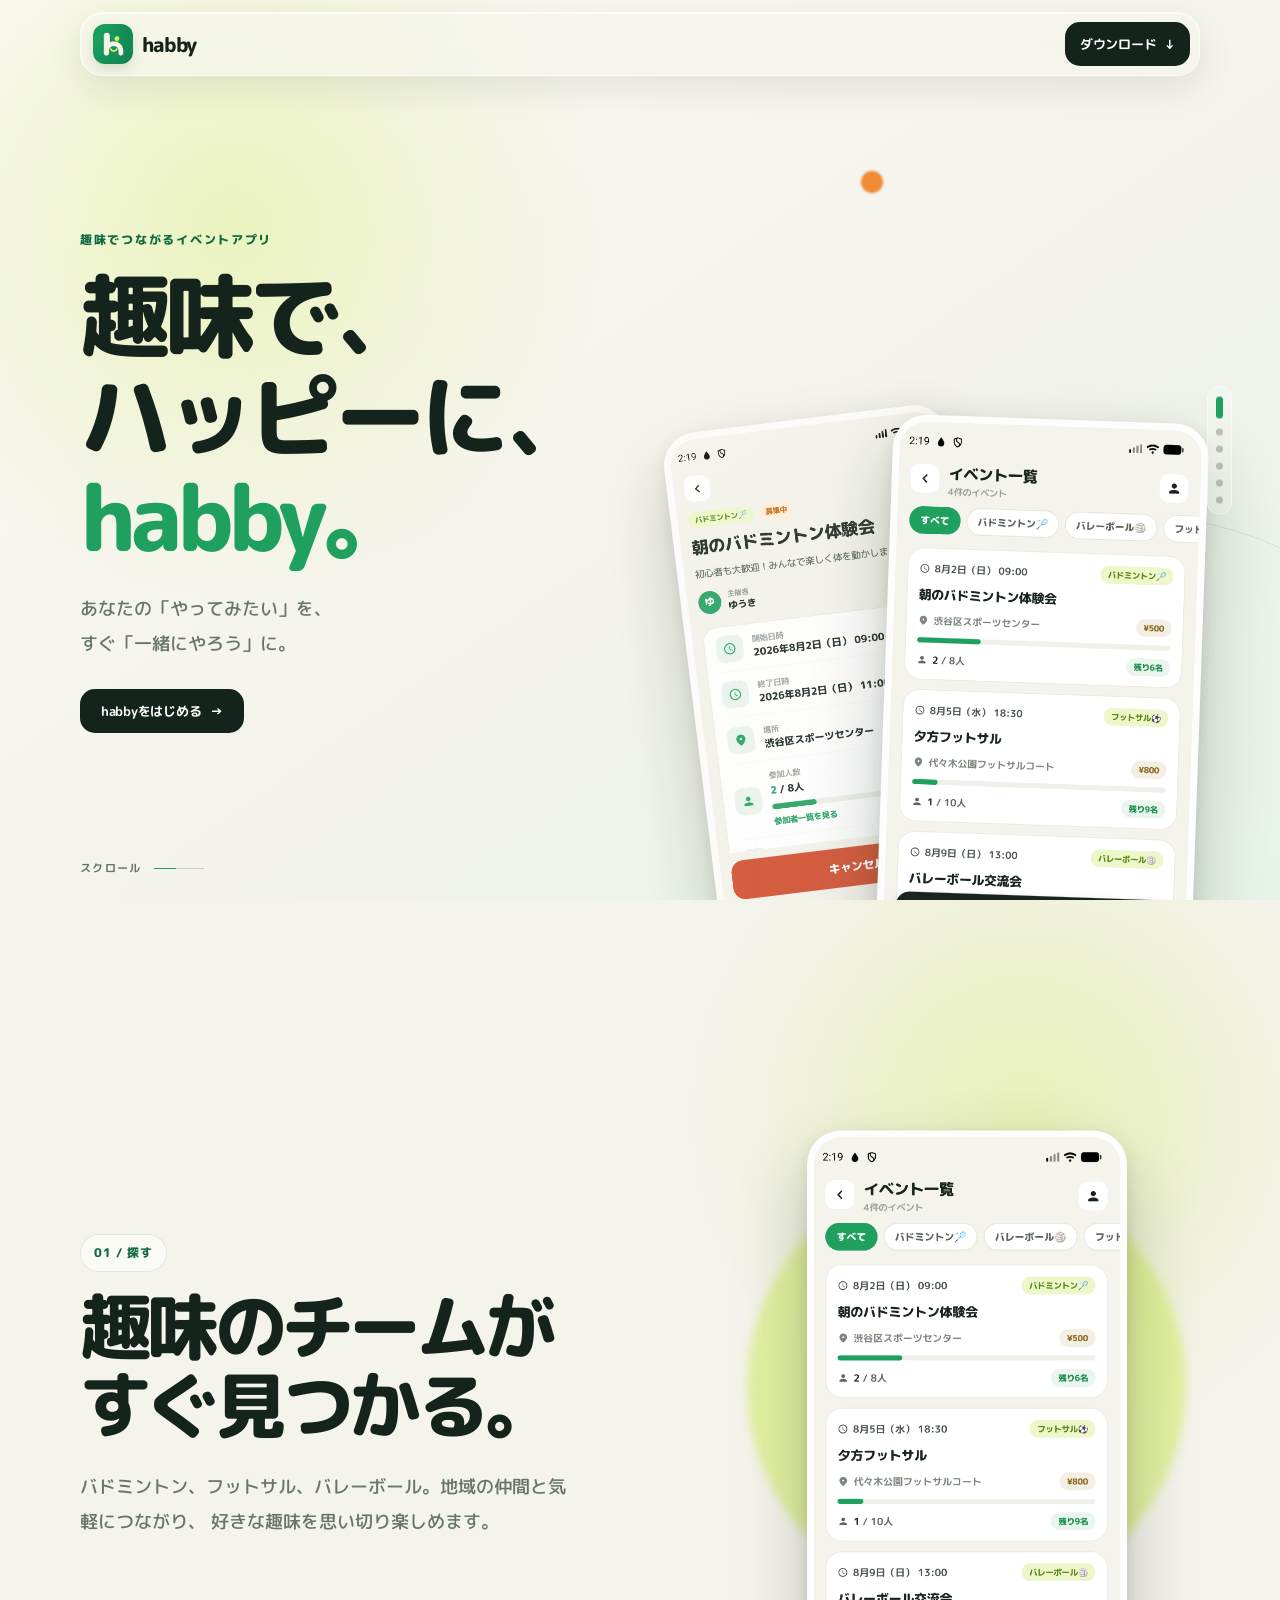
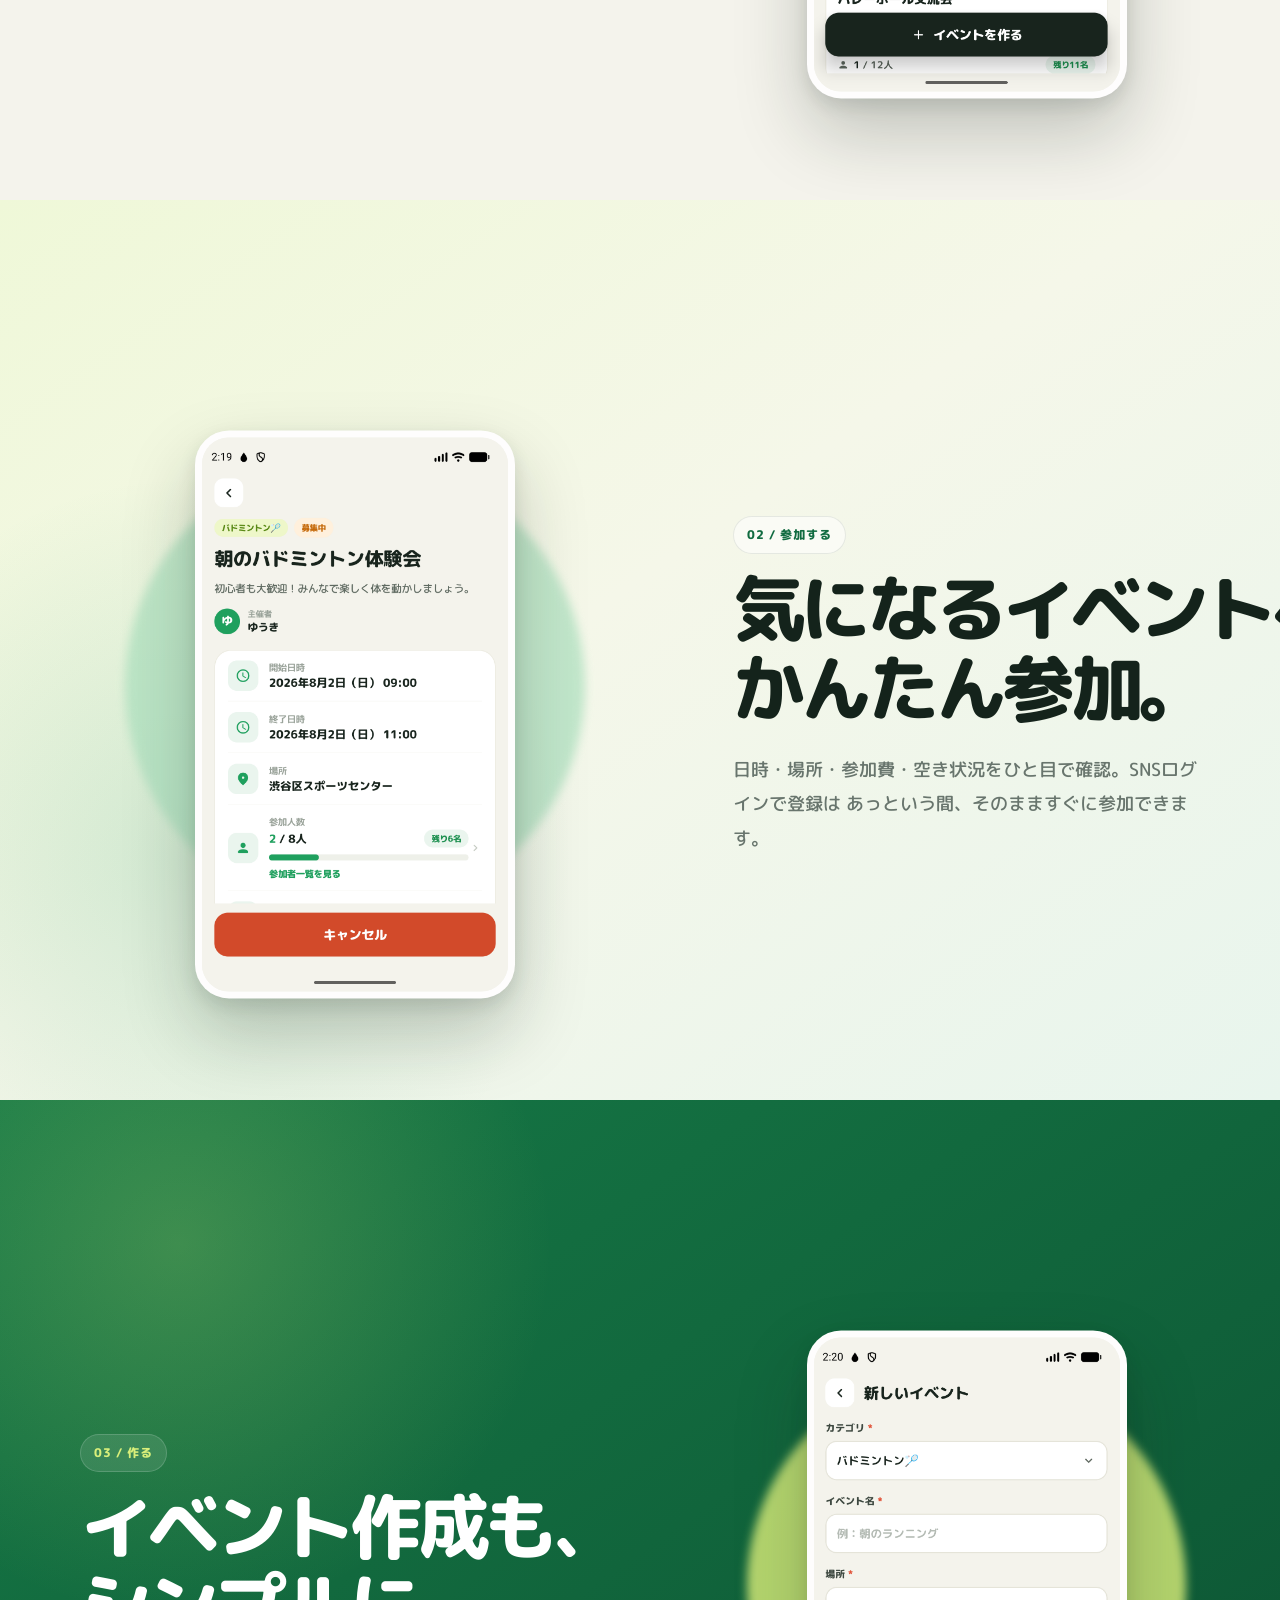
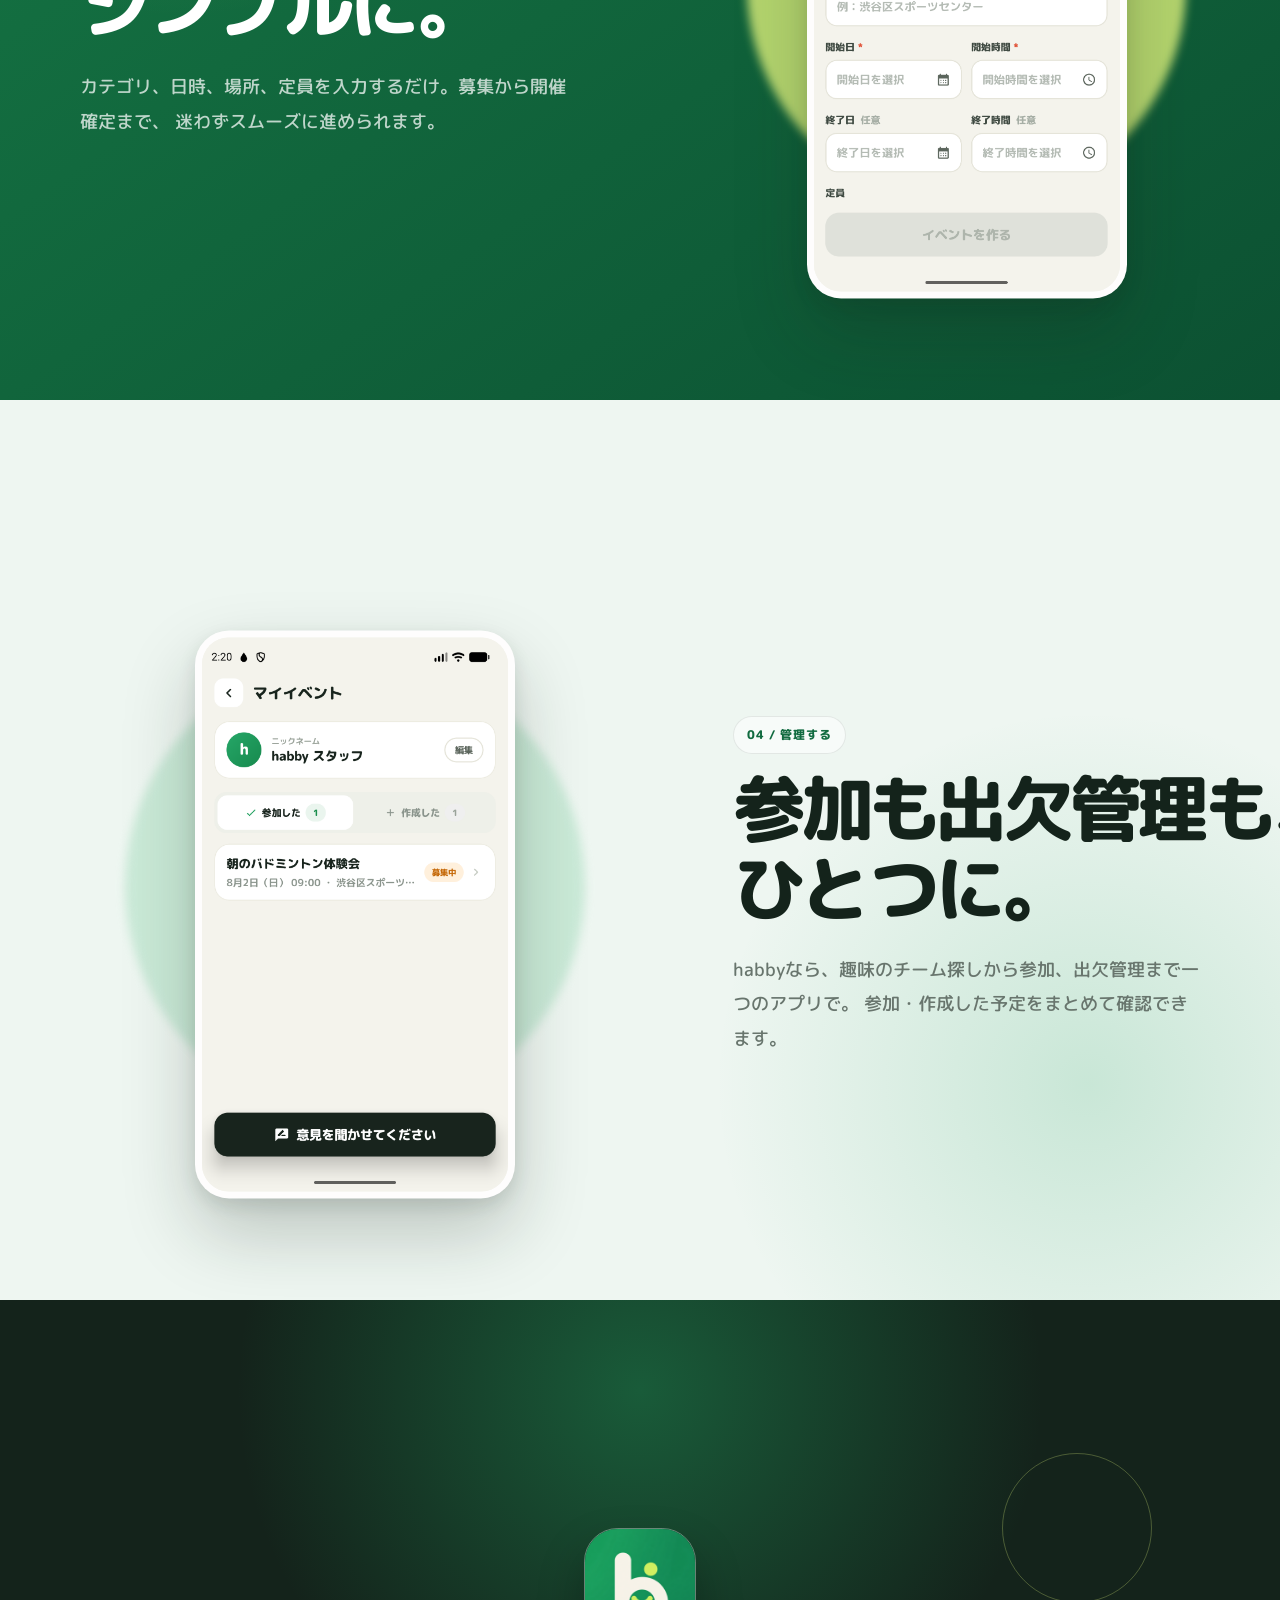
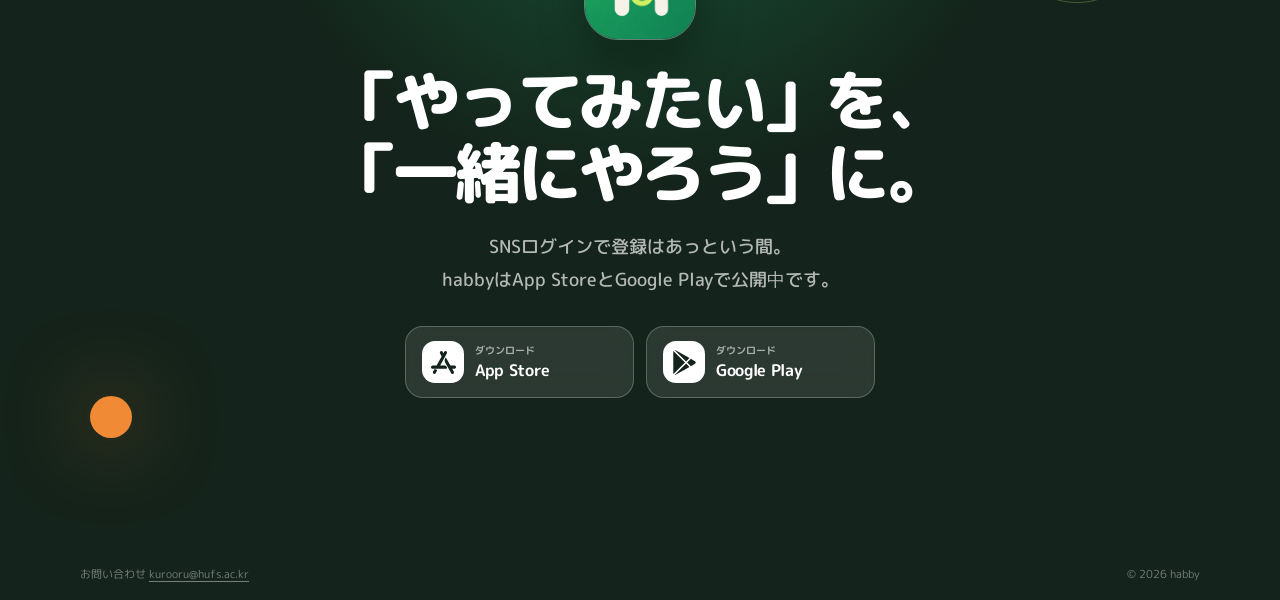
==== intro/index.html @ a00fd5dc "feat: serve the app at the root and move the landing page to /intro habby now runs in a browser, so " ====
<!doctype html>
<html lang="ja">
  <head>
    <meta charset="UTF-8" />
    <meta name="viewport" content="width=device-width, initial-scale=1, viewport-fit=cover" />
    <meta name="theme-color" content="#f4f3ec" />
    <meta
      name="description"
      content="habbyなら、趣味のチーム探しから参加、出欠管理まで一つのアプリで。地域の仲間と気軽につながり、好きな趣味を思い切り楽しめます。"
    />
    <meta property="og:type" content="website" />
    <meta property="og:locale" content="ja_JP" />
    <meta property="og:site_name" content="habby" />
    <meta property="og:title" content="Habby - 仲間探しアプリ" />
    <meta
      property="og:description"
      content="趣味で、ハッピーに、habby。"
    />
    <meta property="og:url" content="https://habby-org.github.io/intro/" />
    <meta property="og:image" content="https://habby-org.github.io/intro/assets/og-v3.png" />
    <meta name="twitter:card" content="summary_large_image" />
    <meta name="twitter:title" content="Habby - 仲間探しアプリ" />
    <meta
      name="twitter:description"
      content="趣味で、ハッピーに、habby。"
    />
    <meta name="twitter:image" content="https://habby-org.github.io/intro/assets/og-v3.png" />
    <link rel="icon" href="./assets/habby-icon.png" />
    <link rel="apple-touch-icon" href="./assets/habby-icon.png" />
    <link
      rel="preload"
      href="./assets/fonts/m-plus-rounded-1c-800.woff2"
      as="font"
      type="font/woff2"
      crossorigin
    />
    <link rel="stylesheet" href="./styles.css" />
    <title>趣味で、ハッピーに、habby。</title>
  </head>
  <body>
    <a class="skip-link" href="#main">メインコンテンツへ</a>

    <header class="topbar" aria-label="サイトヘッダー">
      <a class="brand" href="#home" aria-label="habby トップへ">
        <img class="brand__icon" src="./assets/habby-icon.png" alt="" width="40" height="40" />
        <span class="brand__name">habby</span>
      </a>
      <button class="topbar__download" type="button" data-scroll-download>
        ダウンロード
        <span aria-hidden="true">↓</span>
      </button>
    </header>

    <nav class="section-nav" aria-label="ページ内ナビゲーション">
      <a class="section-nav__dot is-active" href="#home" aria-label="トップ" data-section-link></a>
      <a class="section-nav__dot" href="#find" aria-label="イベントを探す" data-section-link></a>
      <a class="section-nav__dot" href="#join" aria-label="イベントに参加する" data-section-link></a>
      <a class="section-nav__dot" href="#create" aria-label="イベントを作る" data-section-link></a>
      <a class="section-nav__dot" href="#manage" aria-label="予定を管理する" data-section-link></a>
      <a class="section-nav__dot" href="#download" aria-label="ダウンロード" data-section-link></a>
    </nav>

    <main id="main">
      <section class="panel hero" id="home" data-section>
        <div class="orb orb--hero-one" aria-hidden="true"></div>
        <div class="orb orb--hero-two" aria-hidden="true"></div>

        <div class="hero__content">
          <p class="eyebrow">趣味でつながるイベントアプリ</p>
          <h1>趣味で、ハッピーに、<br /><span>habby。</span></h1>
          <p class="hero__description">
            あなたの「やってみたい」を、<br class="desktop-only" />
            すぐ「一緒にやろう」に。
          </p>
          <button class="hero__cta" type="button" data-scroll-download>
            habbyをはじめる
            <span aria-hidden="true">→</span>
          </button>
        </div>

        <div class="hero__visual" aria-label="habbyのアプリ画面">
          <div class="phone phone--hero-back" aria-hidden="true">
            <img src="./assets/meetup-detail.png" alt="" width="1080" height="1920" />
          </div>
          <div class="phone phone--hero-front">
            <img
              src="./assets/meetup-list.png"
              alt="カテゴリ別にイベントを探せるhabbyのイベント一覧画面"
              width="1080"
              height="1920"
            />
          </div>
        </div>

        <a class="scroll-cue" href="#find">
          <span>スクロール</span>
          <span class="scroll-cue__line" aria-hidden="true"></span>
        </a>
      </section>

      <section class="panel feature feature--find" id="find" data-section>
        <div class="feature__inner">
          <div class="feature__copy">
            <p class="feature__number">01 / 探す</p>
            <h2>趣味のチームが<br />すぐ見つかる。</h2>
            <p>
              バドミントン、フットサル、バレーボール。地域の仲間と気軽につながり、
              好きな趣味を思い切り楽しめます。
            </p>
          </div>
          <div class="feature__visual">
            <div class="feature__glow" aria-hidden="true"></div>
            <div class="phone phone--feature">
              <img
                src="./assets/meetup-list.png"
                alt="イベントの日時、場所、参加費、空き人数を確認できる一覧画面"
                width="1080"
                height="1920"
                loading="lazy"
              />
            </div>
          </div>
        </div>
      </section>

      <section class="panel feature feature--join feature--reverse" id="join" data-section>
        <div class="feature__inner">
          <div class="feature__copy">
            <p class="feature__number">02 / 参加する</p>
            <h2>気になるイベントへ、<br />かんたん参加。</h2>
            <p>
              日時・場所・参加費・空き状況をひと目で確認。SNSログインで登録は
              あっという間、そのまますぐに参加できます。
            </p>
          </div>
          <div class="feature__visual">
            <div class="feature__glow" aria-hidden="true"></div>
            <div class="phone phone--feature">
              <img
                src="./assets/meetup-detail.png"
                alt="イベントの詳細を確認して参加できる画面"
                width="1080"
                height="1920"
                loading="lazy"
              />
            </div>
          </div>
        </div>
      </section>

      <section class="panel feature feature--create" id="create" data-section>
        <div class="feature__inner">
          <div class="feature__copy">
            <p class="feature__number">03 / 作る</p>
            <h2>イベント作成も、<br />シンプルに。</h2>
            <p>
              カテゴリ、日時、場所、定員を入力するだけ。募集から開催確定まで、
              迷わずスムーズに進められます。
            </p>
          </div>
          <div class="feature__visual">
            <div class="feature__glow" aria-hidden="true"></div>
            <div class="phone phone--feature">
              <img
                src="./assets/create-meetup.png"
                alt="必要な情報をわかりやすく入力できるイベント作成画面"
                width="1080"
                height="1920"
                loading="lazy"
              />
            </div>
          </div>
        </div>
      </section>

      <section class="panel feature feature--manage feature--reverse" id="manage" data-section>
        <div class="feature__inner">
          <div class="feature__copy">
            <p class="feature__number">04 / 管理する</p>
            <h2>参加も出欠管理も、<br />ひとつに。</h2>
            <p>
              habbyなら、趣味のチーム探しから参加、出欠管理まで一つのアプリで。
              参加・作成した予定をまとめて確認できます。
            </p>
          </div>
          <div class="feature__visual">
            <div class="feature__glow" aria-hidden="true"></div>
            <div class="phone phone--feature">
              <img
                src="./assets/my-meetups.png"
                alt="参加したイベントと作成したイベントを管理できるマイイベント画面"
                width="1080"
                height="1920"
                loading="lazy"
              />
            </div>
          </div>
        </div>
      </section>

      <section class="panel download" id="download" data-section>
        <div class="download__orb download__orb--one" aria-hidden="true"></div>
        <div class="download__orb download__orb--two" aria-hidden="true"></div>

        <div class="download__content">
          <img
            class="download__icon"
            src="./assets/habby-icon.png"
            alt="habby"
            width="112"
            height="112"
          />
          <h2>
            <span class="download__headline-line">「やってみたい」を、</span><br />
            <span class="download__headline-line">「一緒にやろう」に。</span>
          </h2>
          <p class="download__description">
            SNSログインで登録はあっという間。<br />
            habbyはApp StoreとGoogle Playで公開中です。
          </p>

          <div class="store-buttons">
            <a
              class="store-button"
              href="https://apps.apple.com/us/app/habby/id6790799084"
              target="_blank"
              rel="noopener"
              aria-label="App Storeでhabbyをダウンロード"
            >
              <span class="store-button__platform" aria-hidden="true">
                <img src="./assets/app-store.svg" alt="" width="25" height="25" />
              </span>
              <span class="store-button__copy">
                <small>ダウンロード</small>
                <strong>App Store</strong>
              </span>
            </a>
            <a
              class="store-button"
              href="https://play.google.com/store/apps/details?id=dev.yjyoon.habby"
              target="_blank"
              rel="noopener"
              aria-label="Google Playでhabbyをダウンロード"
            >
              <span class="store-button__platform" aria-hidden="true">
                <img src="./assets/google-play.svg" alt="" width="25" height="25" />
              </span>
              <span class="store-button__copy">
                <small>ダウンロード</small>
                <strong>Google Play</strong>
              </span>
            </a>
          </div>
        </div>

        <footer class="footer">
          <p>お問い合わせ <a href="mailto:kurooru@hufs.ac.kr">kurooru@hufs.ac.kr</a></p>
          <p>© 2026 habby</p>
        </footer>
      </section>
    </main>

    <script src="./script.js" defer></script>
  </body>
</html>
---- intro/styles.css ----
@font-face {
  font-family: "M PLUS Rounded 1c";
  font-style: normal;
  font-weight: 400;
  font-display: swap;
  src: url("./assets/fonts/m-plus-rounded-1c-400.woff2") format("woff2");
}

@font-face {
  font-family: "M PLUS Rounded 1c";
  font-style: normal;
  font-weight: 500;
  font-display: swap;
  src: url("./assets/fonts/m-plus-rounded-1c-500.woff2") format("woff2");
}

@font-face {
  font-family: "M PLUS Rounded 1c";
  font-style: normal;
  font-weight: 700;
  font-display: swap;
  src: url("./assets/fonts/m-plus-rounded-1c-700.woff2") format("woff2");
}

@font-face {
  font-family: "M PLUS Rounded 1c";
  font-style: normal;
  font-weight: 800;
  font-display: swap;
  src: url("./assets/fonts/m-plus-rounded-1c-800.woff2") format("woff2");
}

:root {
  --cream: #f4f3ec;
  --cream-deep: #e8e6da;
  --white: #ffffff;
  --ink: #14231b;
  --muted: #68756d;
  --green: #1fa05e;
  --green-dark: #116b40;
  --green-deep: #0c5132;
  --mint: #e8f5ed;
  --lime: #d9ef7a;
  --lime-soft: #eff8c9;
  --orange: #f08a34;
  --topbar-height: 64px;
  --content-width: 1120px;
  --ease-out: cubic-bezier(0.22, 1, 0.36, 1);
}

* {
  box-sizing: border-box;
}

html {
  scroll-behavior: smooth;
  scroll-snap-type: y mandatory;
  scrollbar-width: none;
}

html::-webkit-scrollbar {
  display: none;
}

body {
  margin: 0;
  overflow-x: hidden;
  background: var(--cream);
  color: var(--ink);
  font-family:
    "M PLUS Rounded 1c", -apple-system, BlinkMacSystemFont, "Hiragino Sans",
    "Yu Gothic", "YuGothic", "Noto Sans JP", sans-serif;
  font-synthesis: none;
  text-rendering: optimizeLegibility;
  -webkit-font-smoothing: antialiased;
}

button,
a {
  -webkit-tap-highlight-color: transparent;
}

button {
  font: inherit;
}

a {
  color: inherit;
}

.skip-link {
  position: fixed;
  z-index: 100;
  top: 8px;
  left: 8px;
  padding: 12px 16px;
  border-radius: 12px;
  background: var(--ink);
  color: var(--white);
  transform: translateY(-140%);
}

.skip-link:focus {
  transform: translateY(0);
}

.topbar {
  position: fixed;
  z-index: 30;
  top: max(12px, env(safe-area-inset-top));
  left: 50%;
  display: flex;
  width: min(calc(100% - 24px), var(--content-width));
  min-height: var(--topbar-height);
  align-items: center;
  justify-content: space-between;
  padding: 8px 9px 8px 12px;
  border: 1px solid rgb(255 255 255 / 62%);
  border-radius: 22px;
  background: rgb(246 246 239 / 72%);
  box-shadow:
    0 12px 36px rgb(20 35 27 / 9%),
    inset 0 1px 0 rgb(255 255 255 / 78%);
  transform: translateX(-50%);
  backdrop-filter: blur(24px) saturate(150%);
  -webkit-backdrop-filter: blur(24px) saturate(150%);
}

.brand {
  display: inline-flex;
  align-items: center;
  gap: 9px;
  color: var(--ink);
  text-decoration: none;
}

.brand__icon {
  width: 40px;
  height: 40px;
  border-radius: 12px;
  box-shadow: 0 5px 12px rgb(20 35 27 / 13%);
}

.brand__name {
  font-size: 1.28rem;
  font-weight: 800;
  letter-spacing: -0.04em;
}

.topbar__download,
.hero__cta {
  display: inline-flex;
  min-height: 44px;
  align-items: center;
  justify-content: center;
  gap: 9px;
  border: 0;
  border-radius: 15px;
  background: var(--ink);
  color: var(--white);
  cursor: pointer;
  font-size: 0.82rem;
  font-weight: 700;
  letter-spacing: -0.02em;
  transition:
    transform 180ms ease,
    background-color 180ms ease;
}

.topbar__download {
  padding: 0 15px;
}

.topbar__download:hover,
.hero__cta:hover {
  background: var(--green-dark);
  transform: translateY(-1px);
}

.topbar__download:focus-visible,
.hero__cta:focus-visible,
.store-button:focus-visible,
.section-nav__dot:focus-visible,
.scroll-cue:focus-visible {
  outline: 3px solid var(--orange);
  outline-offset: 3px;
}

.section-nav {
  position: fixed;
  z-index: 25;
  top: 50%;
  right: max(13px, calc((100vw - var(--content-width)) / 2 - 32px));
  display: flex;
  flex-direction: column;
  gap: 10px;
  padding: 10px 8px;
  border: 1px solid rgb(255 255 255 / 46%);
  border-radius: 999px;
  background: rgb(255 255 255 / 24%);
  transform: translateY(-50%);
  backdrop-filter: blur(12px);
  -webkit-backdrop-filter: blur(12px);
}

.section-nav__dot {
  width: 7px;
  height: 7px;
  border-radius: 999px;
  background: rgb(20 35 27 / 25%);
  transition:
    height 280ms var(--ease-out),
    background-color 280ms ease;
}

.section-nav__dot.is-active {
  height: 22px;
  background: var(--green);
}

.panel {
  position: relative;
  min-height: 100svh;
  overflow: hidden;
  scroll-snap-align: start;
  scroll-snap-stop: always;
}

.hero {
  display: grid;
  align-items: center;
  isolation: isolate;
  padding:
    calc(var(--topbar-height) + max(48px, env(safe-area-inset-top)))
    max(24px, calc((100vw - var(--content-width)) / 2))
    max(48px, env(safe-area-inset-bottom));
  background:
    radial-gradient(circle at 18% 25%, rgb(217 239 122 / 42%), transparent 30%),
    linear-gradient(145deg, #faf9f3 0%, var(--cream) 54%, #e7f3e9 100%);
}

.hero::after {
  position: absolute;
  right: -17vw;
  bottom: -28vw;
  width: 58vw;
  height: 58vw;
  border: 1px solid rgb(31 160 94 / 16%);
  border-radius: 50%;
  content: "";
}

.hero__content {
  position: relative;
  z-index: 4;
  max-width: 610px;
}

.eyebrow,
.feature__number {
  margin: 0 0 15px;
  color: var(--green-dark);
  font-size: 0.77rem;
  font-weight: 800;
  letter-spacing: 0.14em;
}

.hero h1,
.feature h2,
.download h2 {
  margin: 0;
  font-weight: 800;
  letter-spacing: -0.065em;
  line-height: 1.11;
  word-break: keep-all;
}

.hero h1 {
  font-size: clamp(2.7rem, 7.2vw, 5.7rem);
}

.hero h1 span {
  color: var(--green);
}

.hero__description {
  margin: 24px 0 0;
  color: var(--muted);
  font-size: clamp(0.98rem, 1.7vw, 1.15rem);
  font-weight: 500;
  line-height: 1.9;
}

.hero__cta {
  margin-top: 28px;
  padding: 0 21px;
}

.hero__visual {
  position: absolute;
  z-index: 3;
  right: max(4vw, calc((100vw - var(--content-width)) / 2));
  bottom: -9vh;
  width: min(43vw, 510px);
  height: min(78vh, 780px);
  pointer-events: none;
}

.phone {
  overflow: hidden;
  border: 7px solid rgb(255 255 255 / 88%);
  border-radius: 34px;
  background: var(--cream);
  box-shadow:
    0 34px 72px rgb(20 35 27 / 23%),
    0 7px 18px rgb(20 35 27 / 11%);
}

.phone img {
  display: block;
  width: 100%;
  height: 100%;
  object-fit: cover;
}

.phone--hero-front,
.phone--hero-back {
  position: absolute;
  aspect-ratio: 9 / 16;
}

.phone--hero-front {
  z-index: 2;
  right: 0;
  bottom: 0;
  width: 62%;
  transform: rotate(2deg);
}

.phone--hero-back {
  z-index: 1;
  bottom: 8%;
  left: 0;
  width: 56%;
  opacity: 0.88;
  transform: rotate(-7deg);
}

.orb {
  position: absolute;
  border-radius: 50%;
  filter: blur(1px);
}

.orb--hero-one {
  top: 19%;
  right: 31%;
  width: 22px;
  height: 22px;
  background: var(--orange);
}

.orb--hero-two {
  right: 8%;
  bottom: 25%;
  width: 70px;
  height: 70px;
  background: var(--lime);
}

.scroll-cue {
  position: absolute;
  z-index: 5;
  bottom: max(24px, env(safe-area-inset-bottom));
  left: max(24px, calc((100vw - var(--content-width)) / 2));
  display: flex;
  align-items: center;
  gap: 12px;
  color: var(--muted);
  font-size: 0.68rem;
  font-weight: 700;
  letter-spacing: 0.12em;
  text-decoration: none;
}

.scroll-cue__line {
  position: relative;
  display: block;
  width: 50px;
  height: 1px;
  overflow: hidden;
  background: rgb(20 35 27 / 18%);
}

.scroll-cue__line::after {
  position: absolute;
  width: 22px;
  height: 1px;
  background: var(--green);
  content: "";
  animation: cue 1.8s var(--ease-out) infinite;
}

@keyframes cue {
  from {
    transform: translateX(-25px);
  }
  to {
    transform: translateX(55px);
  }
}

.feature {
  display: grid;
  align-items: center;
  padding:
    calc(var(--topbar-height) + max(42px, env(safe-area-inset-top)))
    max(24px, calc((100vw - var(--content-width)) / 2))
    max(34px, env(safe-area-inset-bottom));
}

.feature__inner {
  display: grid;
  width: 100%;
  max-width: var(--content-width);
  min-height: min(760px, calc(100svh - 150px));
  margin: 0 auto;
  align-items: center;
  grid-template-columns: minmax(0, 0.92fr) minmax(320px, 0.78fr);
  gap: clamp(44px, 8vw, 120px);
}

.feature--reverse .feature__copy {
  grid-column: 2;
}

.feature--reverse .feature__visual {
  grid-row: 1;
  grid-column: 1;
}

.feature__copy {
  position: relative;
  z-index: 3;
}

.feature__number {
  display: inline-flex;
  padding: 9px 13px;
  border: 1px solid rgb(20 35 27 / 9%);
  border-radius: 999px;
  background: rgb(255 255 255 / 54%);
  letter-spacing: 0.08em;
}

.feature h2 {
  font-size: clamp(2.35rem, 5.6vw, 4.8rem);
}

.feature__copy > p:last-child {
  max-width: 500px;
  margin: 23px 0 0;
  color: var(--muted);
  font-size: clamp(0.98rem, 1.6vw, 1.14rem);
  font-weight: 500;
  line-height: 1.9;
}

.feature__visual {
  position: relative;
  display: flex;
  min-height: min(690px, 72svh);
  align-items: center;
  justify-content: center;
}

.feature__glow {
  position: absolute;
  width: min(460px, 94%);
  aspect-ratio: 1;
  border-radius: 50%;
  background: var(--lime);
  opacity: 0.66;
  filter: blur(5px);
}

.phone--feature {
  position: relative;
  z-index: 2;
  width: min(320px, 72%);
  aspect-ratio: 9 / 16;
  transform: translateY(5%);
}

.feature--find {
  background:
    radial-gradient(circle at 80% 24%, rgb(217 239 122 / 46%), transparent 27%),
    var(--cream);
}

.feature--join {
  background:
    radial-gradient(circle at 15% 73%, rgb(31 160 94 / 17%), transparent 30%),
    linear-gradient(145deg, #eff8d8 0%, #f5f7e9 46%, #e8f5ed 100%);
}

.feature--join .feature__glow {
  background: #a8dfbc;
}

.feature--create {
  background:
    radial-gradient(circle at 14% 16%, rgb(217 239 122 / 21%), transparent 28%),
    linear-gradient(145deg, #167946 0%, var(--green-deep) 100%);
  color: var(--white);
}

.feature--create .feature__number {
  border-color: rgb(255 255 255 / 16%);
  background: rgb(255 255 255 / 10%);
  color: var(--lime);
}

.feature--create .feature__copy > p:last-child {
  color: rgb(255 255 255 / 73%);
}

.feature--create .feature__glow {
  background: var(--lime);
  opacity: 0.82;
}

.feature--manage {
  background:
    radial-gradient(circle at 85% 76%, rgb(31 160 94 / 18%), transparent 29%),
    #eef6f1;
}

.feature--manage .feature__glow {
  background: #b8e4cb;
}

.download {
  display: grid;
  min-height: 100svh;
  place-items: center;
  padding:
    calc(var(--topbar-height) + max(48px, env(safe-area-inset-top)))
    24px
    max(86px, calc(env(safe-area-inset-bottom) + 66px));
  background:
    radial-gradient(circle at 50% 10%, rgb(31 160 94 / 45%), transparent 39%),
    var(--ink);
  color: var(--white);
}

.download__content {
  position: relative;
  z-index: 3;
  display: flex;
  width: min(100%, 670px);
  align-items: center;
  flex-direction: column;
  text-align: center;
}

.download__icon {
  width: clamp(84px, 14vw, 112px);
  height: clamp(84px, 14vw, 112px);
  margin-bottom: 24px;
  border: 1px solid rgb(255 255 255 / 35%);
  border-radius: 30%;
  box-shadow: 0 24px 46px rgb(0 0 0 / 30%);
}

.eyebrow--light {
  color: var(--lime);
}

.download h2 {
  font-size: clamp(2rem, 6.2vw, 4.1rem);
}

.download__headline-line {
  display: inline-block;
  white-space: nowrap;
}

.download__description {
  margin: 21px 0 0;
  color: rgb(255 255 255 / 68%);
  font-size: clamp(0.96rem, 1.8vw, 1.12rem);
  font-weight: 500;
  line-height: 1.85;
}

.store-buttons {
  display: grid;
  width: min(100%, 470px);
  margin-top: 30px;
  grid-template-columns: 1fr 1fr;
  gap: 12px;
}

.store-button {
  display: flex;
  min-height: 72px;
  align-items: center;
  padding: 10px 16px;
  border: 1px solid rgb(255 255 255 / 24%);
  border-radius: 18px;
  background: rgb(255 255 255 / 10%);
  color: var(--white);
  cursor: pointer;
  text-align: left;
  text-decoration: none;
  transition:
    background-color 180ms ease,
    transform 180ms ease,
    border-color 180ms ease;
  backdrop-filter: blur(12px);
  -webkit-backdrop-filter: blur(12px);
}

.store-button:hover {
  border-color: rgb(217 239 122 / 58%);
  background: rgb(255 255 255 / 16%);
  transform: translateY(-2px);
}

.store-button__platform {
  display: grid;
  width: 42px;
  height: 42px;
  flex: 0 0 42px;
  margin-right: 11px;
  place-items: center;
  border-radius: 13px;
  background: var(--white);
  color: var(--ink);
}

.store-button__platform img {
  display: block;
  width: 25px;
  height: 25px;
}

.store-button__copy {
  display: flex;
  min-width: 0;
  flex-direction: column;
}

.store-button__copy small {
  margin-bottom: 1px;
  color: rgb(255 255 255 / 58%);
  font-size: 0.62rem;
  font-weight: 700;
}

.store-button__copy strong {
  overflow: hidden;
  font-size: 0.98rem;
  font-weight: 700;
  letter-spacing: -0.02em;
  text-overflow: ellipsis;
  white-space: nowrap;
}

.download__orb {
  position: absolute;
  border-radius: 50%;
}

.download__orb--one {
  top: 17%;
  right: 10%;
  width: 150px;
  height: 150px;
  border: 1px solid rgb(217 239 122 / 28%);
}

.download__orb--two {
  bottom: 18%;
  left: 7%;
  width: 42px;
  height: 42px;
  background: var(--orange);
  box-shadow: 0 0 80px rgb(240 138 52 / 55%);
}

.footer {
  position: absolute;
  z-index: 4;
  right: max(20px, calc((100vw - var(--content-width)) / 2));
  bottom: max(18px, env(safe-area-inset-bottom));
  left: max(20px, calc((100vw - var(--content-width)) / 2));
  display: flex;
  justify-content: space-between;
  gap: 16px;
  color: rgb(255 255 255 / 42%);
  font-size: 0.67rem;
}

.footer p {
  margin: 0;
}

.footer a {
  text-underline-offset: 3px;
}

@media (max-width: 799px) {
  :root {
    --topbar-height: 60px;
  }

  .topbar {
    border-radius: 20px;
  }

  .brand__icon {
    width: 38px;
    height: 38px;
  }

  .brand__name {
    font-size: 1.18rem;
  }

  .topbar__download {
    min-height: 42px;
    padding: 0 13px;
    font-size: 0.75rem;
  }

  .section-nav {
    right: 8px;
    padding: 9px 7px;
    gap: 8px;
  }

  .hero {
    display: flex;
    align-items: stretch;
    flex-direction: column;
    padding:
      calc(var(--topbar-height) + max(36px, env(safe-area-inset-top)))
      24px
      max(28px, env(safe-area-inset-bottom));
  }

  .hero__content {
    z-index: 5;
  }

  .eyebrow {
    margin-bottom: 11px;
    font-size: 0.68rem;
  }

  .hero h1 {
    font-size: clamp(2.55rem, 12.6vw, 4rem);
  }

  .hero__description {
    margin-top: 15px;
    font-size: 0.88rem;
    line-height: 1.72;
  }

  .desktop-only {
    display: none;
  }

  .hero__cta {
    min-height: 46px;
    margin-top: 18px;
  }

  .hero__visual {
    right: 5%;
    bottom: -8svh;
    width: 80vw;
    height: 50svh;
  }

  .phone {
    border-width: 5px;
    border-radius: 27px;
  }

  .phone--hero-front {
    width: min(56%, 225px);
  }

  .phone--hero-back {
    left: 13%;
    width: min(51%, 205px);
  }

  .orb--hero-one {
    top: 48%;
    right: 9%;
  }

  .orb--hero-two {
    right: -4%;
    bottom: 30%;
    width: 48px;
    height: 48px;
  }

  .scroll-cue {
    bottom: max(18px, env(safe-area-inset-bottom));
    left: 24px;
  }

  .feature {
    padding:
      calc(var(--topbar-height) + max(29px, env(safe-area-inset-top)))
      24px
      max(20px, env(safe-area-inset-bottom));
  }

  .feature__inner {
    display: grid;
    min-height: calc(100svh - 115px);
    grid-template-rows: auto minmax(0, 1fr);
    grid-template-columns: 1fr;
    gap: 12px;
  }

  .feature--reverse .feature__copy,
  .feature--reverse .feature__visual {
    grid-row: auto;
    grid-column: 1;
  }

  .feature__copy {
    padding-right: 12px;
  }

  .feature__number {
    margin-bottom: 10px;
    padding: 7px 10px;
    font-size: 0.64rem;
  }

  .feature h2 {
    font-size: clamp(2rem, 9.5vw, 3rem);
    line-height: 1.12;
  }

  .feature__copy > p:last-child {
    margin-top: 12px;
    font-size: 0.83rem;
    line-height: 1.7;
  }

  .feature__visual {
    min-height: 0;
  }

  .feature__glow {
    width: min(76vw, 330px);
  }

  .phone--feature {
    width: min(52vw, 240px);
    max-height: 52svh;
    transform: translateY(4%);
  }

  .download {
    padding:
      calc(var(--topbar-height) + max(38px, env(safe-area-inset-top)))
      24px
      max(96px, calc(env(safe-area-inset-bottom) + 72px));
  }

  .download__icon {
    margin-bottom: 19px;
  }

  .download h2 {
    font-size: clamp(1.8rem, 9vw, 2.75rem);
  }

  .download__description {
    margin-top: 16px;
    font-size: 0.88rem;
  }

  .store-buttons {
    width: min(100%, 380px);
    margin-top: 23px;
    grid-template-columns: 1fr;
    gap: 9px;
  }

  .store-button {
    min-height: 65px;
  }

  .download__orb--one {
    top: 19%;
    right: -15%;
    width: 130px;
    height: 130px;
  }

  .download__orb--two {
    bottom: 21%;
    left: -2%;
  }

  .footer {
    align-items: center;
    flex-direction: column;
    gap: 7px;
    text-align: center;
  }
}

@media (max-height: 710px) and (max-width: 799px) {
  .hero__description {
    margin-top: 9px;
    font-size: 0.78rem;
    line-height: 1.55;
  }

  .hero h1 {
    font-size: clamp(2.1rem, 10.8vw, 2.8rem);
  }

  .hero__cta {
    margin-top: 14px;
  }

  .hero__visual {
    bottom: -9svh;
    height: 44svh;
  }

  .feature__copy > p:last-child {
    display: -webkit-box;
    overflow: hidden;
    -webkit-box-orient: vertical;
    -webkit-line-clamp: 2;
  }

  .phone--feature {
    width: min(45vw, 210px);
    max-height: 48svh;
  }

  .download__icon {
    width: 70px;
    height: 70px;
    margin-bottom: 12px;
  }

  .download__description {
    margin-top: 10px;
  }

  .store-buttons {
    margin-top: 14px;
  }
}

@media (prefers-reduced-motion: reduce) {
  html {
    scroll-behavior: auto;
  }

  *,
  *::before,
  *::after {
    scroll-behavior: auto !important;
    animation-duration: 0.01ms !important;
    animation-iteration-count: 1 !important;
    transition-duration: 0.01ms !important;
  }
}
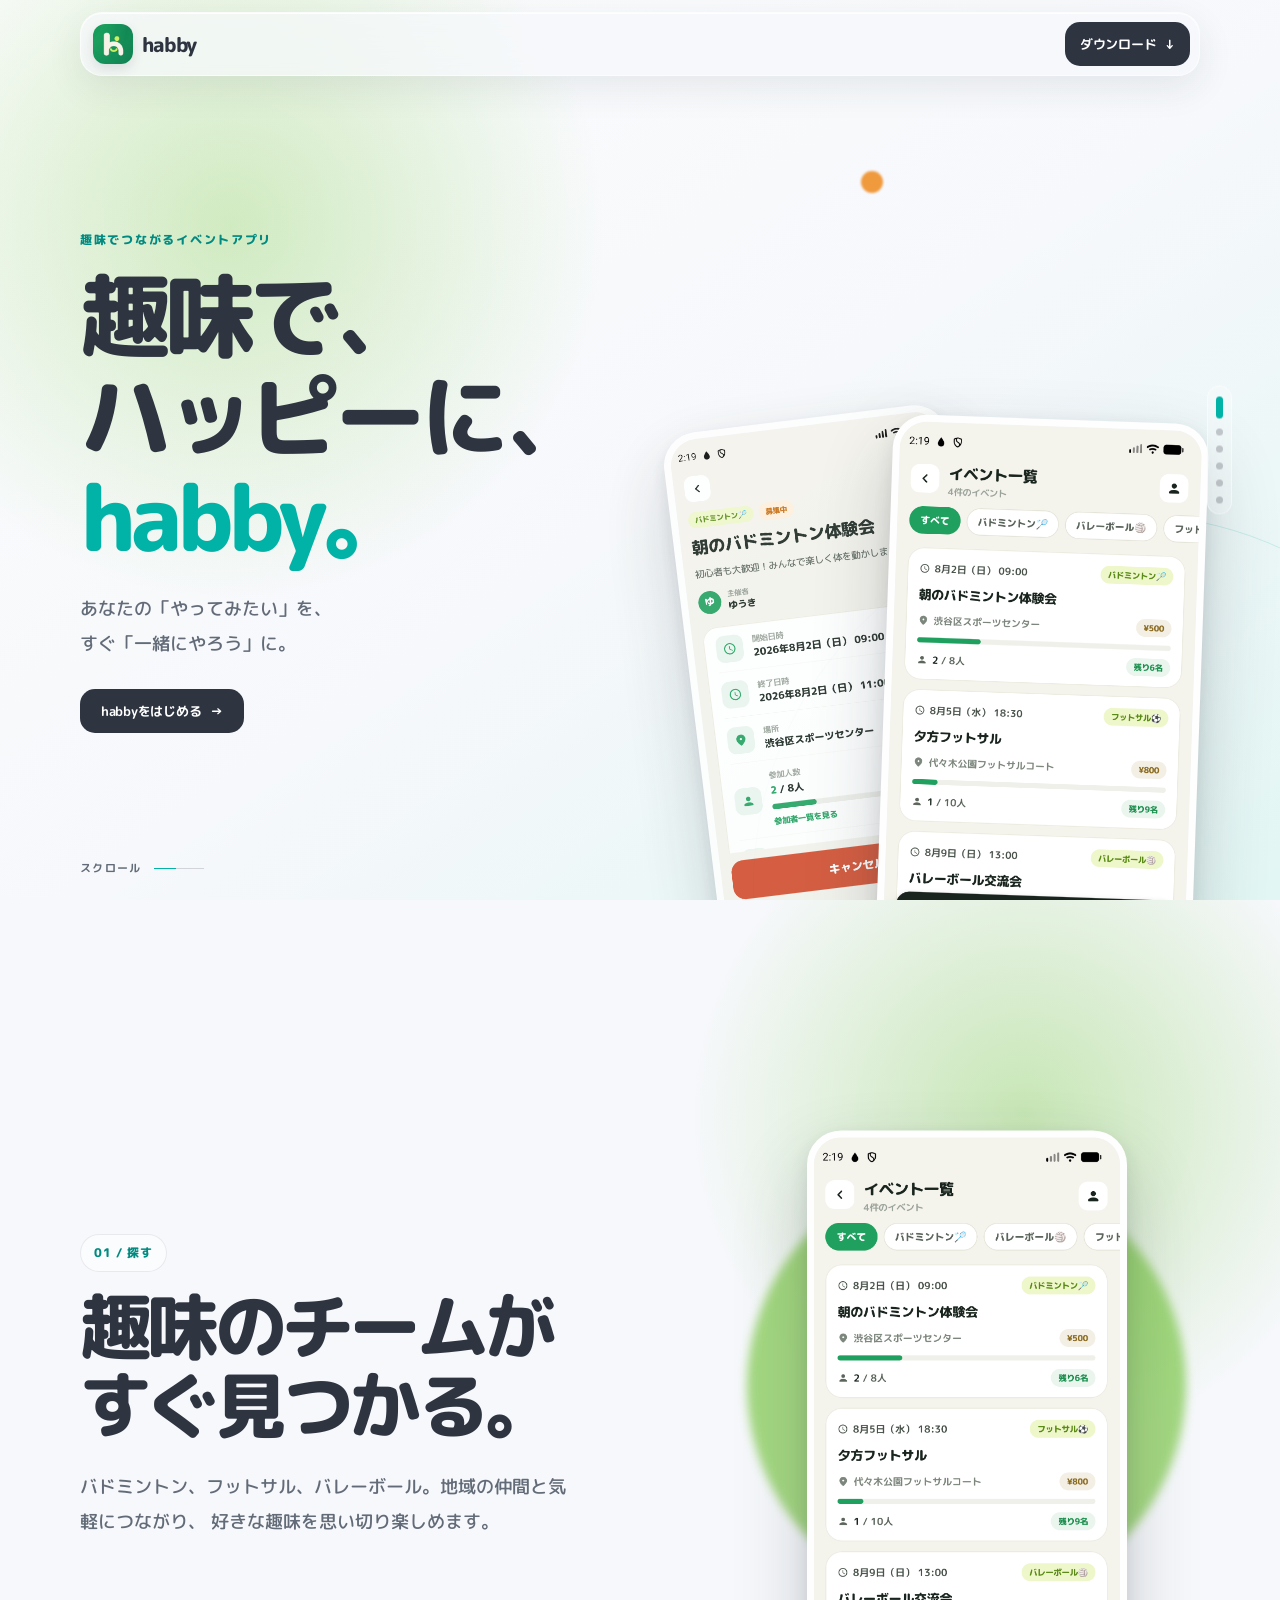
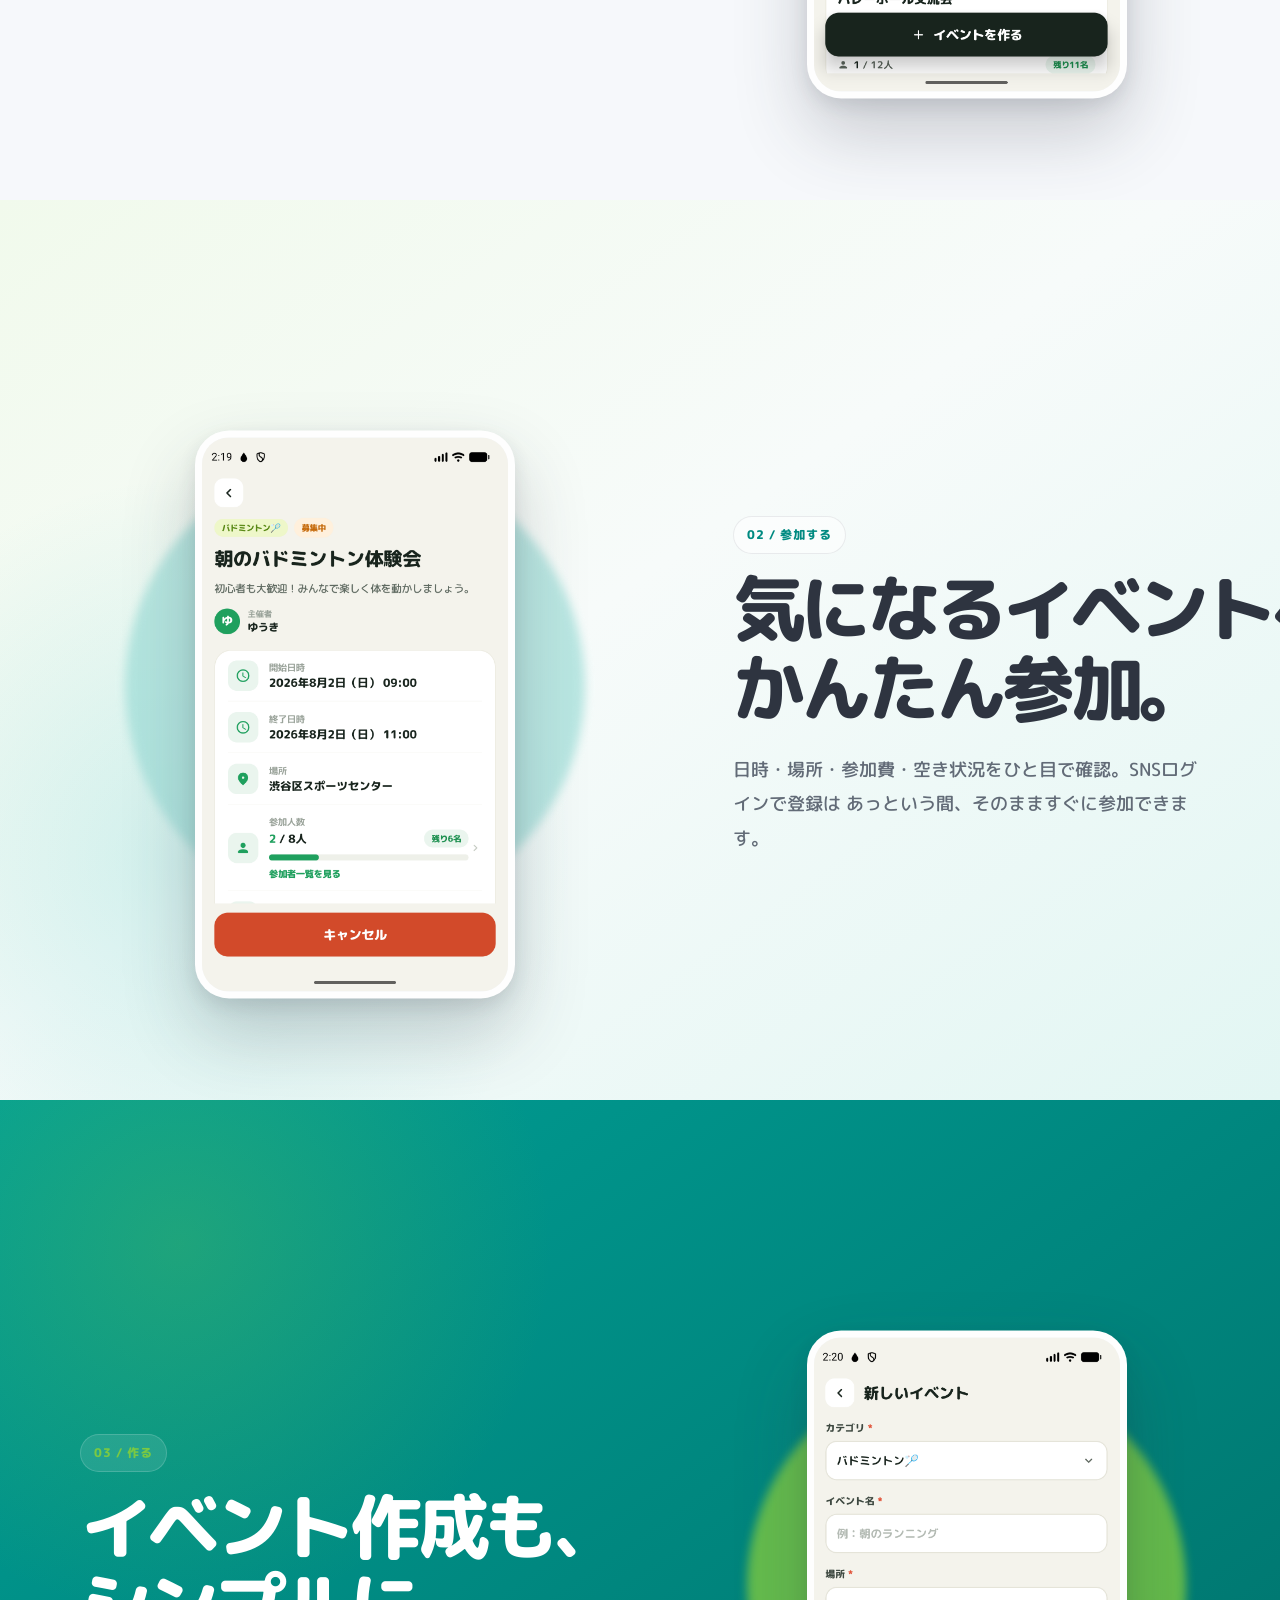
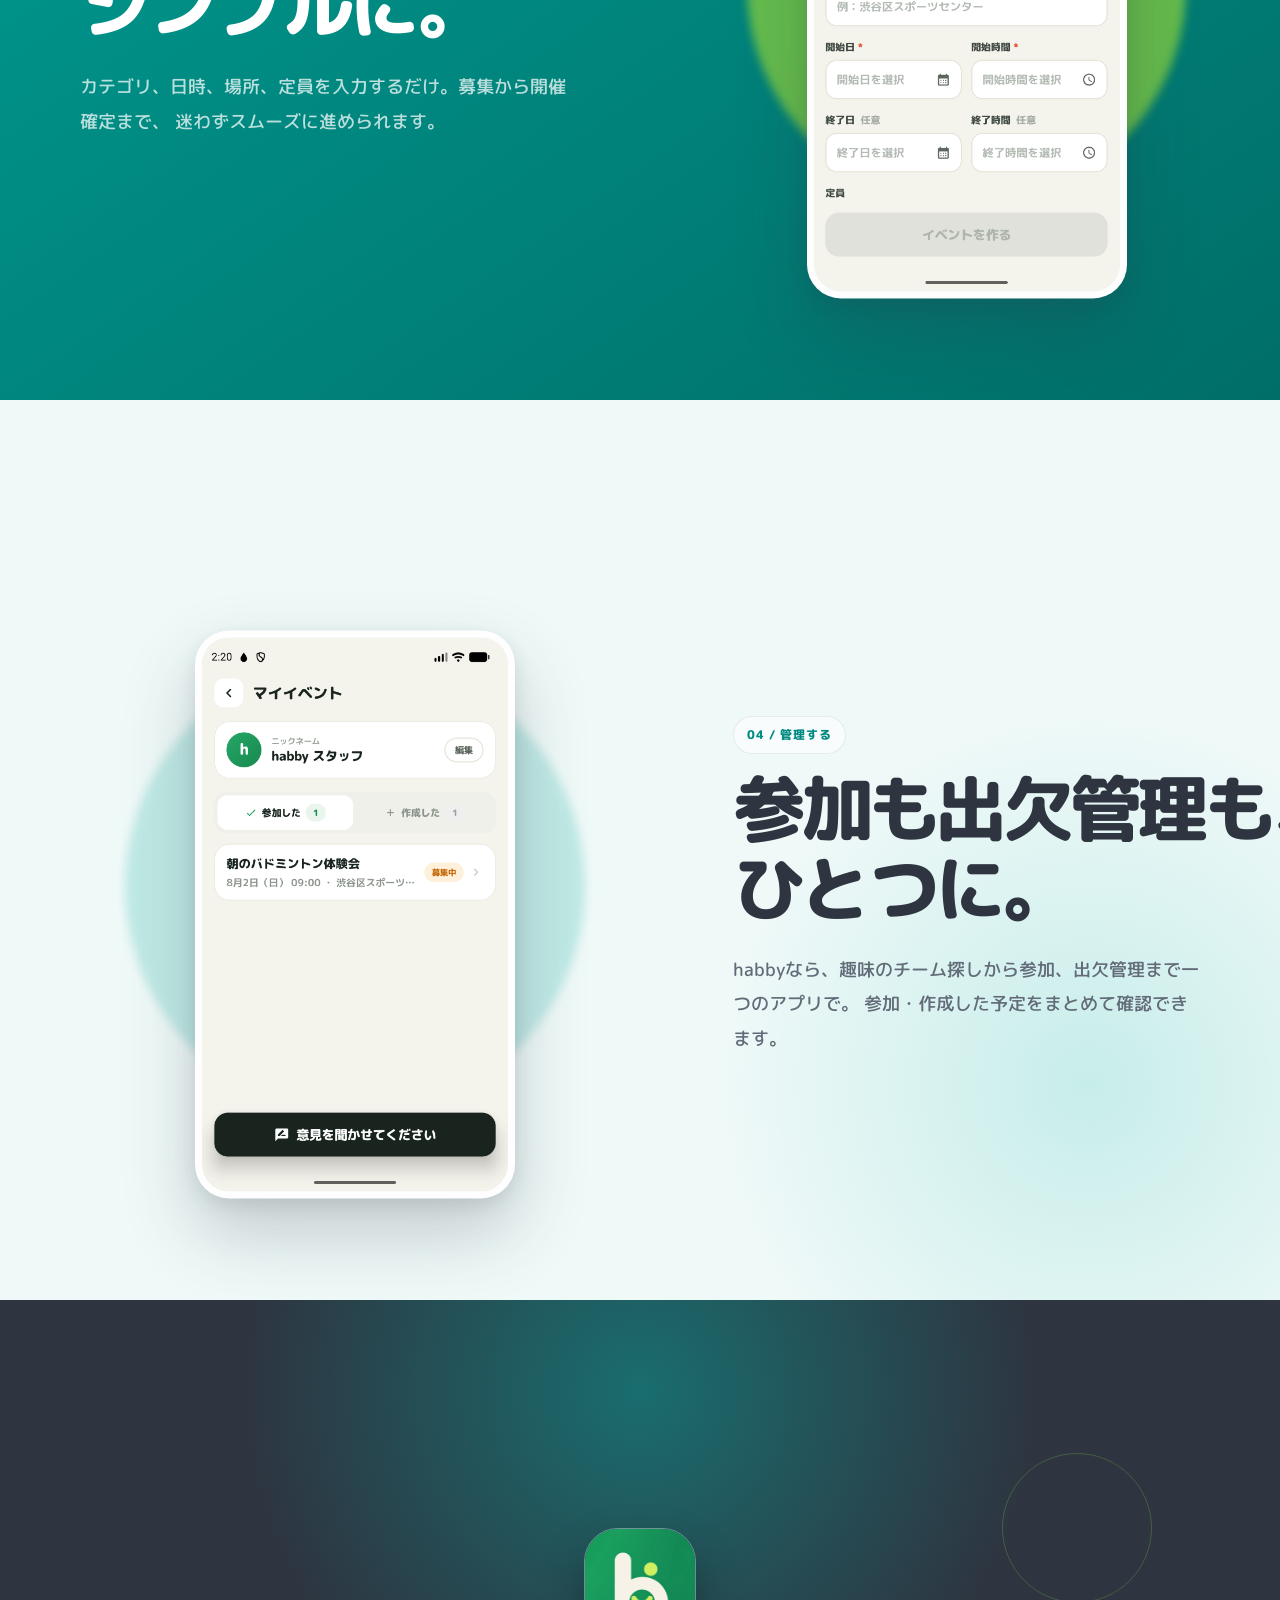
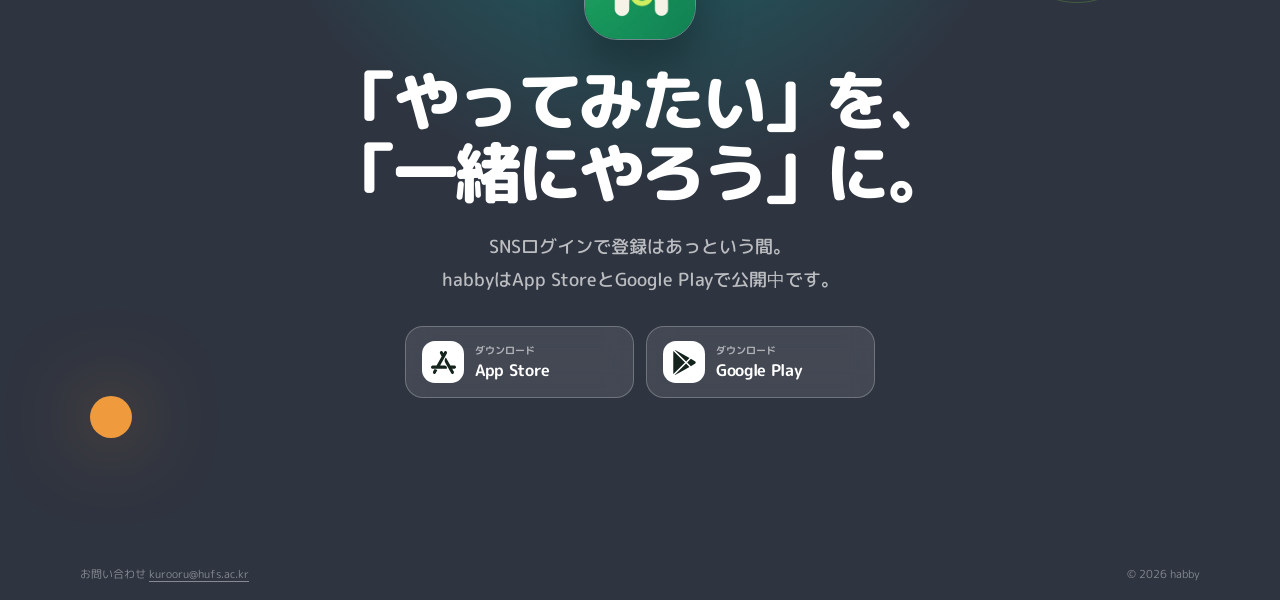
==== commit 438742fa: "Refresh landing page branding" ====
--- a/intro/index.html
+++ b/intro/index.html
@@ -3,7 +3,7 @@
   <head>
     <meta charset="UTF-8" />
     <meta name="viewport" content="width=device-width, initial-scale=1, viewport-fit=cover" />
-    <meta name="theme-color" content="#f4f3ec" />
+    <meta name="theme-color" content="#f6f8fb" />
     <meta
       name="description"
       content="habbyなら、趣味のチーム探しから参加、出欠管理まで一つのアプリで。地域の仲間と気軽につながり、好きな趣味を思い切り楽しめます。"
@@ -17,16 +17,16 @@
       content="趣味で、ハッピーに、habby。"
     />
     <meta property="og:url" content="https://habby-org.github.io/intro/" />
-    <meta property="og:image" content="https://habby-org.github.io/intro/assets/og-v3.png" />
+    <meta property="og:image" content="https://habby-org.github.io/intro/assets/og-v4.png" />
     <meta name="twitter:card" content="summary_large_image" />
     <meta name="twitter:title" content="Habby - 仲間探しアプリ" />
     <meta
       name="twitter:description"
       content="趣味で、ハッピーに、habby。"
     />
-    <meta name="twitter:image" content="https://habby-org.github.io/intro/assets/og-v3.png" />
-    <link rel="icon" href="./assets/habby-icon.png" />
-    <link rel="apple-touch-icon" href="./assets/habby-icon.png" />
+    <meta name="twitter:image" content="https://habby-org.github.io/intro/assets/og-v4.png" />
+    <link rel="icon" type="image/png" href="../favicon.png" />
+    <link rel="apple-touch-icon" href="../favicon.png" />
     <link
       rel="preload"
       href="./assets/fonts/m-plus-rounded-1c-800.woff2"
--- a/intro/styles.css
+++ b/intro/styles.css
@@ -31,18 +31,18 @@
 }
 
 :root {
-  --cream: #f4f3ec;
-  --cream-deep: #e8e6da;
+  --cream: #f6f8fb;
+  --cream-deep: #e8edf0;
   --white: #ffffff;
-  --ink: #14231b;
-  --muted: #68756d;
-  --green: #1fa05e;
-  --green-dark: #116b40;
-  --green-deep: #0c5132;
-  --mint: #e8f5ed;
-  --lime: #d9ef7a;
-  --lime-soft: #eff8c9;
-  --orange: #f08a34;
+  --ink: #2e3440;
+  --muted: #626b77;
+  --green: #00b3a6;
+  --green-dark: #008a81;
+  --green-deep: #006e68;
+  --mint: #e2f6f3;
+  --lime: #7ac943;
+  --lime-soft: #eef8e4;
+  --orange: #f09a3e;
   --topbar-height: 64px;
   --content-width: 1120px;
   --ease-out: cubic-bezier(0.22, 1, 0.36, 1);
@@ -117,9 +117,9 @@
   padding: 8px 9px 8px 12px;
   border: 1px solid rgb(255 255 255 / 62%);
   border-radius: 22px;
-  background: rgb(246 246 239 / 72%);
+  background: rgb(246 248 251 / 76%);
   box-shadow:
-    0 12px 36px rgb(20 35 27 / 9%),
+    0 12px 36px rgb(46 52 64 / 9%),
     inset 0 1px 0 rgb(255 255 255 / 78%);
   transform: translateX(-50%);
   backdrop-filter: blur(24px) saturate(150%);
@@ -138,7 +138,7 @@
   width: 40px;
   height: 40px;
   border-radius: 12px;
-  box-shadow: 0 5px 12px rgb(20 35 27 / 13%);
+  box-shadow: 0 5px 12px rgb(46 52 64 / 13%);
 }
 
 .brand__name {
@@ -207,7 +207,7 @@
   width: 7px;
   height: 7px;
   border-radius: 999px;
-  background: rgb(20 35 27 / 25%);
+  background: rgb(46 52 64 / 25%);
   transition:
     height 280ms var(--ease-out),
     background-color 280ms ease;
@@ -235,8 +235,8 @@
     max(24px, calc((100vw - var(--content-width)) / 2))
     max(48px, env(safe-area-inset-bottom));
   background:
-    radial-gradient(circle at 18% 25%, rgb(217 239 122 / 42%), transparent 30%),
-    linear-gradient(145deg, #faf9f3 0%, var(--cream) 54%, #e7f3e9 100%);
+    radial-gradient(circle at 18% 25%, rgb(122 201 67 / 32%), transparent 30%),
+    linear-gradient(145deg, #fbfcfd 0%, var(--cream) 54%, #e2f6f3 100%);
 }
 
 .hero::after {
@@ -245,7 +245,7 @@
   bottom: -28vw;
   width: 58vw;
   height: 58vw;
-  border: 1px solid rgb(31 160 94 / 16%);
+  border: 1px solid rgb(0 179 166 / 16%);
   border-radius: 50%;
   content: "";
 }
@@ -312,8 +312,8 @@
   border-radius: 34px;
   background: var(--cream);
   box-shadow:
-    0 34px 72px rgb(20 35 27 / 23%),
-    0 7px 18px rgb(20 35 27 / 11%);
+    0 34px 72px rgb(46 52 64 / 23%),
+    0 7px 18px rgb(46 52 64 / 11%);
 }
 
 .phone img {
@@ -389,7 +389,7 @@
   width: 50px;
   height: 1px;
   overflow: hidden;
-  background: rgb(20 35 27 / 18%);
+  background: rgb(46 52 64 / 18%);
 }
 
 .scroll-cue__line::after {
@@ -447,7 +447,7 @@
 .feature__number {
   display: inline-flex;
   padding: 9px 13px;
-  border: 1px solid rgb(20 35 27 / 9%);
+  border: 1px solid rgb(46 52 64 / 9%);
   border-radius: 999px;
   background: rgb(255 255 255 / 54%);
   letter-spacing: 0.08em;
@@ -494,24 +494,24 @@
 
 .feature--find {
   background:
-    radial-gradient(circle at 80% 24%, rgb(217 239 122 / 46%), transparent 27%),
+    radial-gradient(circle at 80% 24%, rgb(122 201 67 / 38%), transparent 27%),
     var(--cream);
 }
 
 .feature--join {
   background:
-    radial-gradient(circle at 15% 73%, rgb(31 160 94 / 17%), transparent 30%),
-    linear-gradient(145deg, #eff8d8 0%, #f5f7e9 46%, #e8f5ed 100%);
+    radial-gradient(circle at 15% 73%, rgb(0 179 166 / 16%), transparent 30%),
+    linear-gradient(145deg, #f1faec 0%, #f7fbfa 46%, #e2f6f3 100%);
 }
 
 .feature--join .feature__glow {
-  background: #a8dfbc;
+  background: #9bddd7;
 }
 
 .feature--create {
   background:
-    radial-gradient(circle at 14% 16%, rgb(217 239 122 / 21%), transparent 28%),
-    linear-gradient(145deg, #167946 0%, var(--green-deep) 100%);
+    radial-gradient(circle at 14% 16%, rgb(122 201 67 / 25%), transparent 28%),
+    linear-gradient(145deg, #009f95 0%, var(--green-deep) 100%);
   color: var(--white);
 }
 
@@ -532,12 +532,12 @@
 
 .feature--manage {
   background:
-    radial-gradient(circle at 85% 76%, rgb(31 160 94 / 18%), transparent 29%),
-    #eef6f1;
+    radial-gradient(circle at 85% 76%, rgb(0 179 166 / 17%), transparent 29%),
+    #eff9f8;
 }
 
 .feature--manage .feature__glow {
-  background: #b8e4cb;
+  background: #a7e2dc;
 }
 
 .download {
@@ -549,7 +549,7 @@
     24px
     max(86px, calc(env(safe-area-inset-bottom) + 66px));
   background:
-    radial-gradient(circle at 50% 10%, rgb(31 160 94 / 45%), transparent 39%),
+    radial-gradient(circle at 50% 10%, rgb(0 179 166 / 45%), transparent 39%),
     var(--ink);
   color: var(--white);
 }
@@ -623,7 +623,7 @@
 }
 
 .store-button:hover {
-  border-color: rgb(217 239 122 / 58%);
+  border-color: rgb(122 201 67 / 58%);
   background: rgb(255 255 255 / 16%);
   transform: translateY(-2px);
 }
@@ -678,7 +678,7 @@
   right: 10%;
   width: 150px;
   height: 150px;
-  border: 1px solid rgb(217 239 122 / 28%);
+  border: 1px solid rgb(122 201 67 / 28%);
 }
 
 .download__orb--two {
@@ -687,7 +687,7 @@
   width: 42px;
   height: 42px;
   background: var(--orange);
-  box-shadow: 0 0 80px rgb(240 138 52 / 55%);
+  box-shadow: 0 0 80px rgb(240 154 62 / 55%);
 }
 
 .footer {
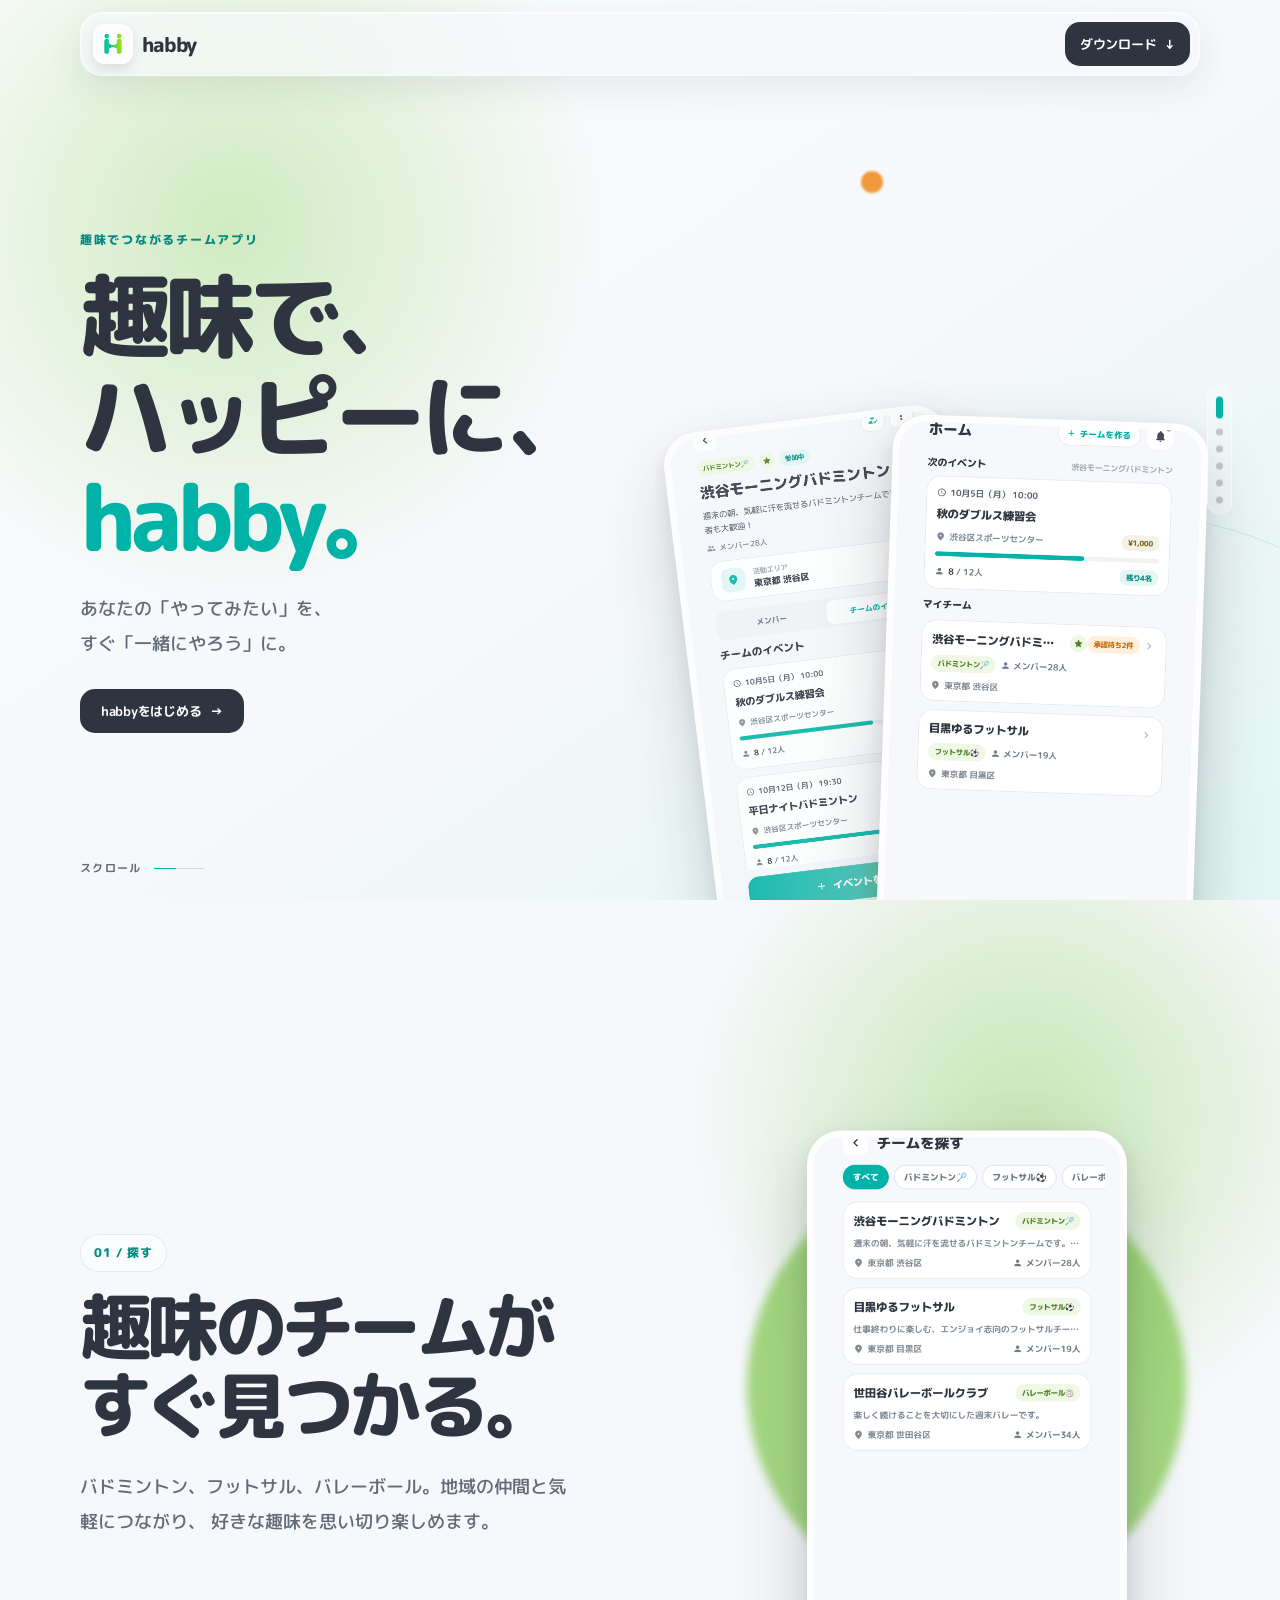
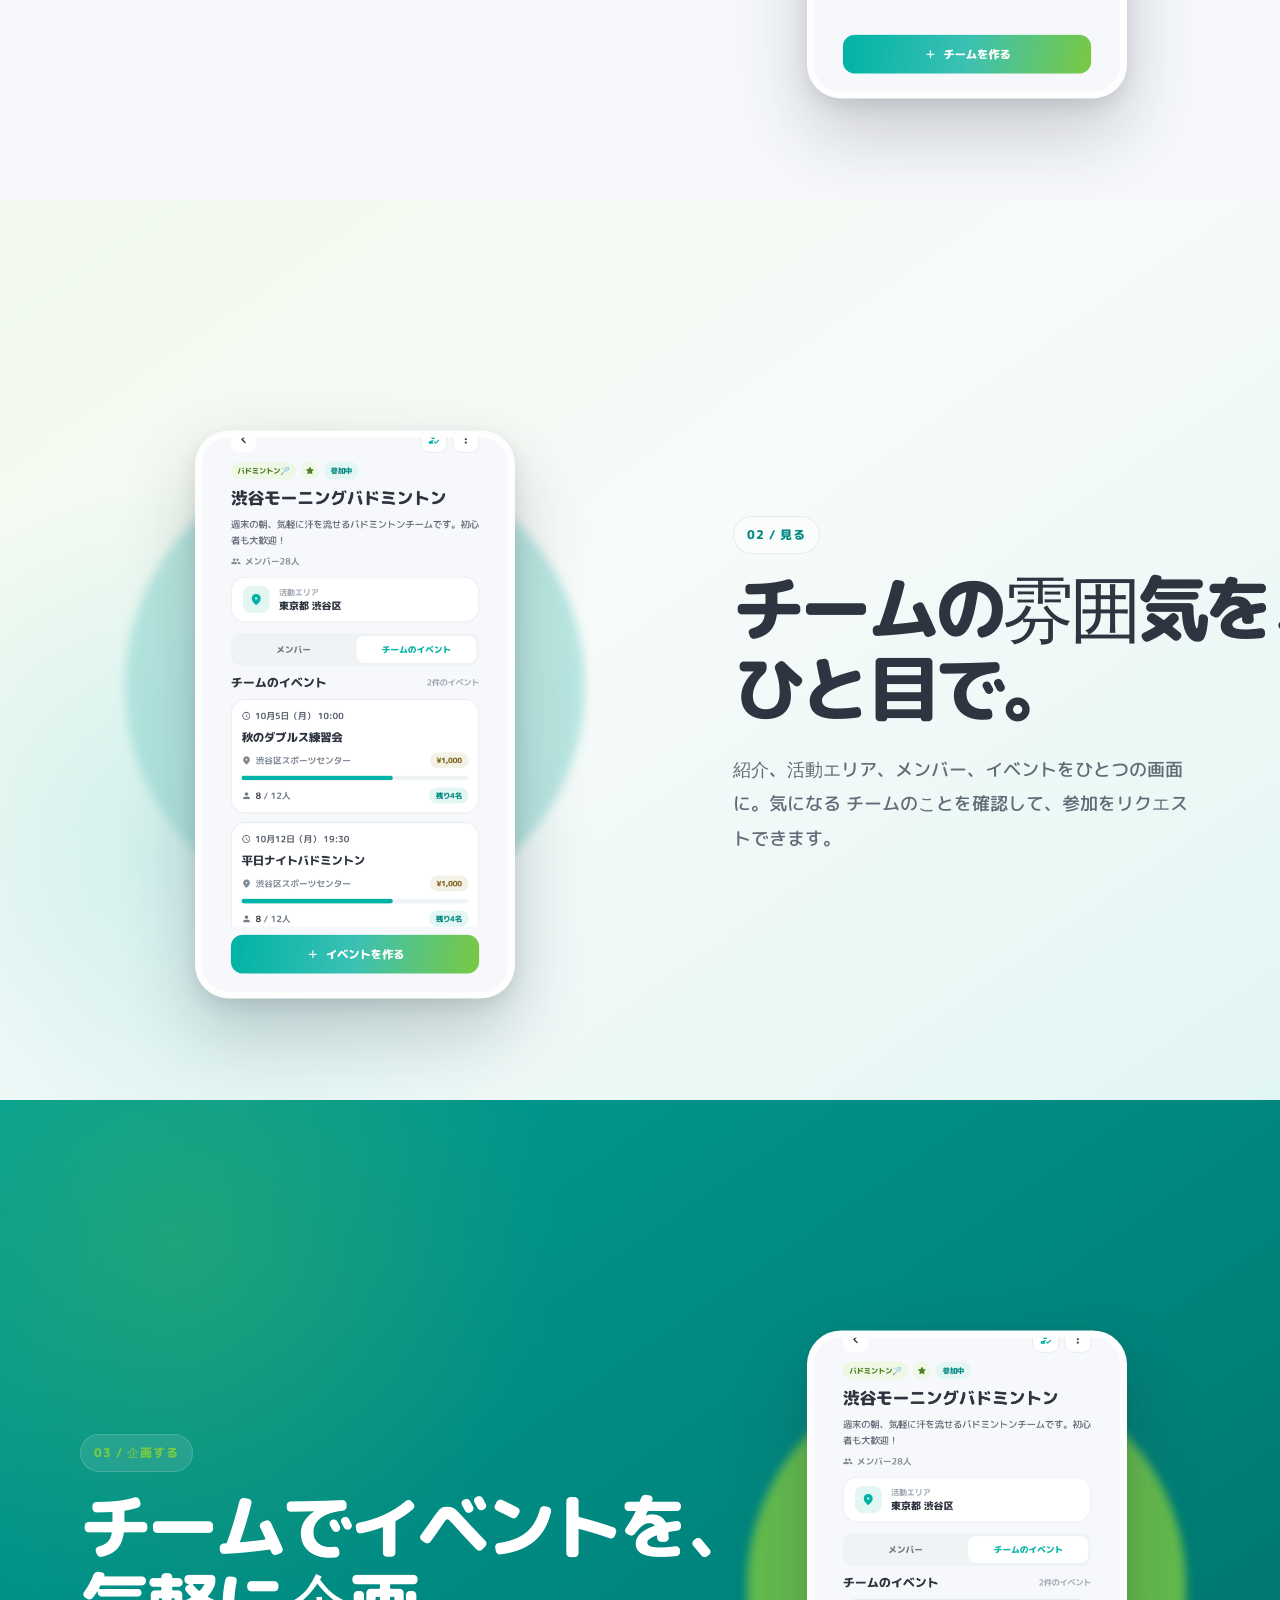
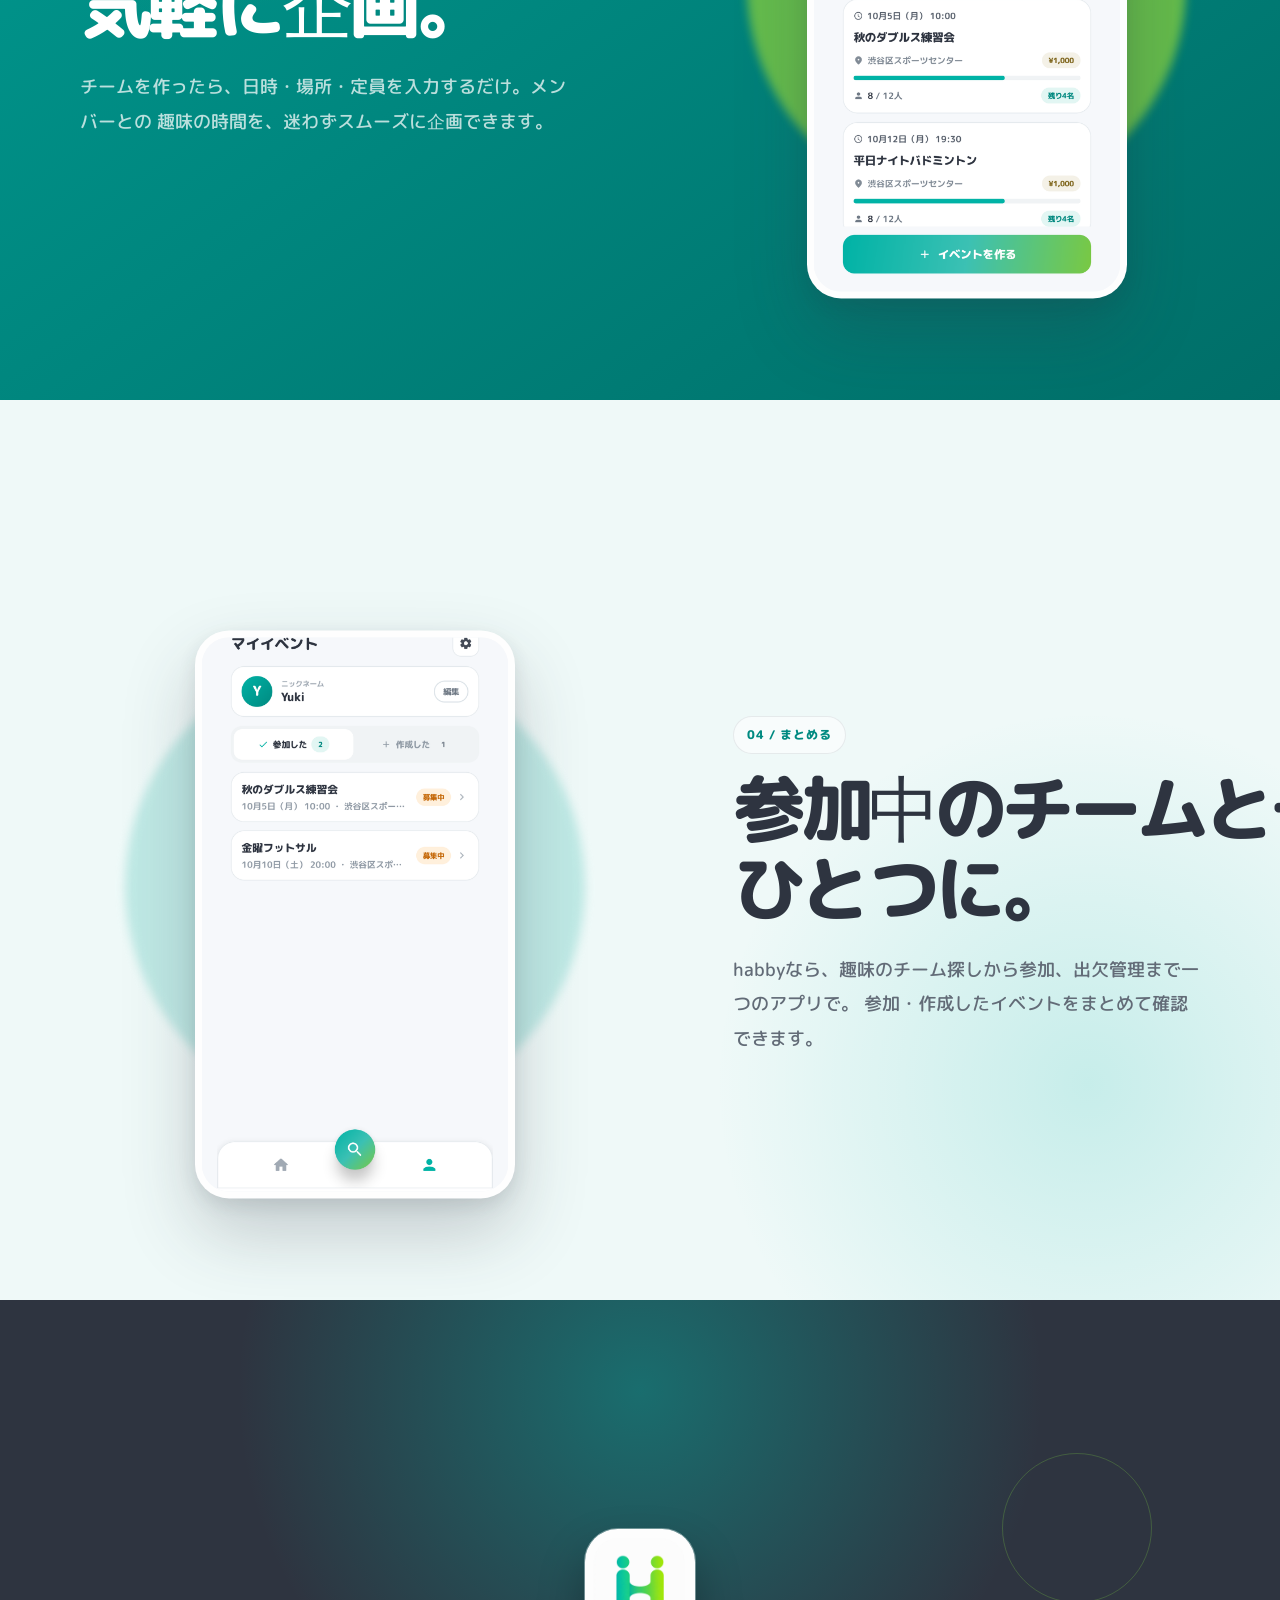
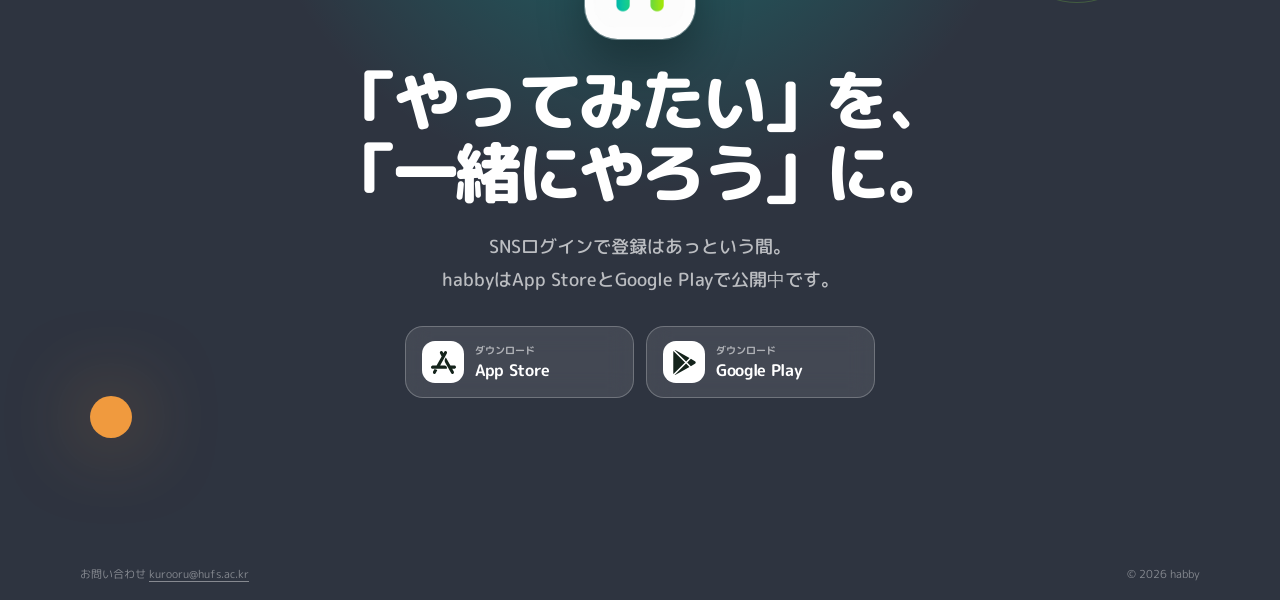
==== commit 0ff64094: "Refresh landing page assets" ====
--- a/intro/index.html
+++ b/intro/index.html
@@ -53,10 +53,10 @@
 
     <nav class="section-nav" aria-label="ページ内ナビゲーション">
       <a class="section-nav__dot is-active" href="#home" aria-label="トップ" data-section-link></a>
-      <a class="section-nav__dot" href="#find" aria-label="イベントを探す" data-section-link></a>
-      <a class="section-nav__dot" href="#join" aria-label="イベントに参加する" data-section-link></a>
+      <a class="section-nav__dot" href="#find" aria-label="チームを探す" data-section-link></a>
+      <a class="section-nav__dot" href="#join" aria-label="チームを見る" data-section-link></a>
       <a class="section-nav__dot" href="#create" aria-label="イベントを作る" data-section-link></a>
-      <a class="section-nav__dot" href="#manage" aria-label="予定を管理する" data-section-link></a>
+      <a class="section-nav__dot" href="#manage" aria-label="マイページ" data-section-link></a>
       <a class="section-nav__dot" href="#download" aria-label="ダウンロード" data-section-link></a>
     </nav>
 
@@ -66,7 +66,7 @@
         <div class="orb orb--hero-two" aria-hidden="true"></div>
 
         <div class="hero__content">
-          <p class="eyebrow">趣味でつながるイベントアプリ</p>
+          <p class="eyebrow">趣味でつながるチームアプリ</p>
           <h1>趣味で、ハッピーに、<br /><span>habby。</span></h1>
           <p class="hero__description">
             あなたの「やってみたい」を、<br class="desktop-only" />
@@ -80,14 +80,14 @@
 
         <div class="hero__visual" aria-label="habbyのアプリ画面">
           <div class="phone phone--hero-back" aria-hidden="true">
-            <img src="./assets/meetup-detail.png" alt="" width="1080" height="1920" />
+            <img src="./assets/team-detail.png" alt="" width="1080" height="2160" />
           </div>
           <div class="phone phone--hero-front">
             <img
-              src="./assets/meetup-list.png"
-              alt="カテゴリ別にイベントを探せるhabbyのイベント一覧画面"
+              src="./assets/home.png"
+              alt="次のイベントと参加中のチームを確認できるhabbyのホーム画面"
               width="1080"
-              height="1920"
+              height="2160"
             />
           </div>
         </div>
@@ -112,10 +112,10 @@
             <div class="feature__glow" aria-hidden="true"></div>
             <div class="phone phone--feature">
               <img
-                src="./assets/meetup-list.png"
-                alt="イベントの日時、場所、参加費、空き人数を確認できる一覧画面"
-                width="1080"
-                height="1920"
+                src="./assets/team-find.png"
+                alt="趣味や地域から自分に合うチームを探せる一覧画面"
+                width="1080"
+                height="2160"
                 loading="lazy"
               />
             </div>
@@ -126,21 +126,21 @@
       <section class="panel feature feature--join feature--reverse" id="join" data-section>
         <div class="feature__inner">
           <div class="feature__copy">
-            <p class="feature__number">02 / 参加する</p>
-            <h2>気になるイベントへ、<br />かんたん参加。</h2>
-            <p>
-              日時・場所・参加費・空き状況をひと目で確認。SNSログインで登録は
-              あっという間、そのまますぐに参加できます。
-            </p>
-          </div>
-          <div class="feature__visual">
-            <div class="feature__glow" aria-hidden="true"></div>
-            <div class="phone phone--feature">
-              <img
-                src="./assets/meetup-detail.png"
-                alt="イベントの詳細を確認して参加できる画面"
-                width="1080"
-                height="1920"
+            <p class="feature__number">02 / 見る</p>
+            <h2>チームの雰囲気を、<br />ひと目で。</h2>
+            <p>
+              紹介、活動エリア、メンバー、イベントをひとつの画面に。気になる
+              チームのことを確認して、参加をリクエストできます。
+            </p>
+          </div>
+          <div class="feature__visual">
+            <div class="feature__glow" aria-hidden="true"></div>
+            <div class="phone phone--feature">
+              <img
+                src="./assets/team-detail.png"
+                alt="チームの紹介、活動エリア、メンバー、イベントを確認できる詳細画面"
+                width="1080"
+                height="2160"
                 loading="lazy"
               />
             </div>
@@ -151,21 +151,21 @@
       <section class="panel feature feature--create" id="create" data-section>
         <div class="feature__inner">
           <div class="feature__copy">
-            <p class="feature__number">03 / 作る</p>
-            <h2>イベント作成も、<br />シンプルに。</h2>
-            <p>
-              カテゴリ、日時、場所、定員を入力するだけ。募集から開催確定まで、
-              迷わずスムーズに進められます。
-            </p>
-          </div>
-          <div class="feature__visual">
-            <div class="feature__glow" aria-hidden="true"></div>
-            <div class="phone phone--feature">
-              <img
-                src="./assets/create-meetup.png"
-                alt="必要な情報をわかりやすく入力できるイベント作成画面"
-                width="1080"
-                height="1920"
+            <p class="feature__number">03 / 企画する</p>
+            <h2>チームでイベントを、<br />気軽に企画。</h2>
+            <p>
+              チームを作ったら、日時・場所・定員を入力するだけ。メンバーとの
+              趣味の時間を、迷わずスムーズに企画できます。
+            </p>
+          </div>
+          <div class="feature__visual">
+            <div class="feature__glow" aria-hidden="true"></div>
+            <div class="phone phone--feature">
+              <img
+                src="./assets/team-detail.png"
+                alt="チーム内のイベント一覧とイベント作成への導線"
+                width="1080"
+                height="2160"
                 loading="lazy"
               />
             </div>
@@ -176,21 +176,21 @@
       <section class="panel feature feature--manage feature--reverse" id="manage" data-section>
         <div class="feature__inner">
           <div class="feature__copy">
-            <p class="feature__number">04 / 管理する</p>
-            <h2>参加も出欠管理も、<br />ひとつに。</h2>
+            <p class="feature__number">04 / まとめる</p>
+            <h2>参加中のチームと予定を、<br />ひとつに。</h2>
             <p>
               habbyなら、趣味のチーム探しから参加、出欠管理まで一つのアプリで。
-              参加・作成した予定をまとめて確認できます。
-            </p>
-          </div>
-          <div class="feature__visual">
-            <div class="feature__glow" aria-hidden="true"></div>
-            <div class="phone phone--feature">
-              <img
-                src="./assets/my-meetups.png"
-                alt="参加したイベントと作成したイベントを管理できるマイイベント画面"
-                width="1080"
-                height="1920"
+              参加・作成したイベントをまとめて確認できます。
+            </p>
+          </div>
+          <div class="feature__visual">
+            <div class="feature__glow" aria-hidden="true"></div>
+            <div class="phone phone--feature">
+              <img
+                src="./assets/my-page.png"
+                alt="参加したイベントと作成したイベントを管理できるマイページ画面"
+                width="1080"
+                height="2160"
                 loading="lazy"
               />
             </div>
